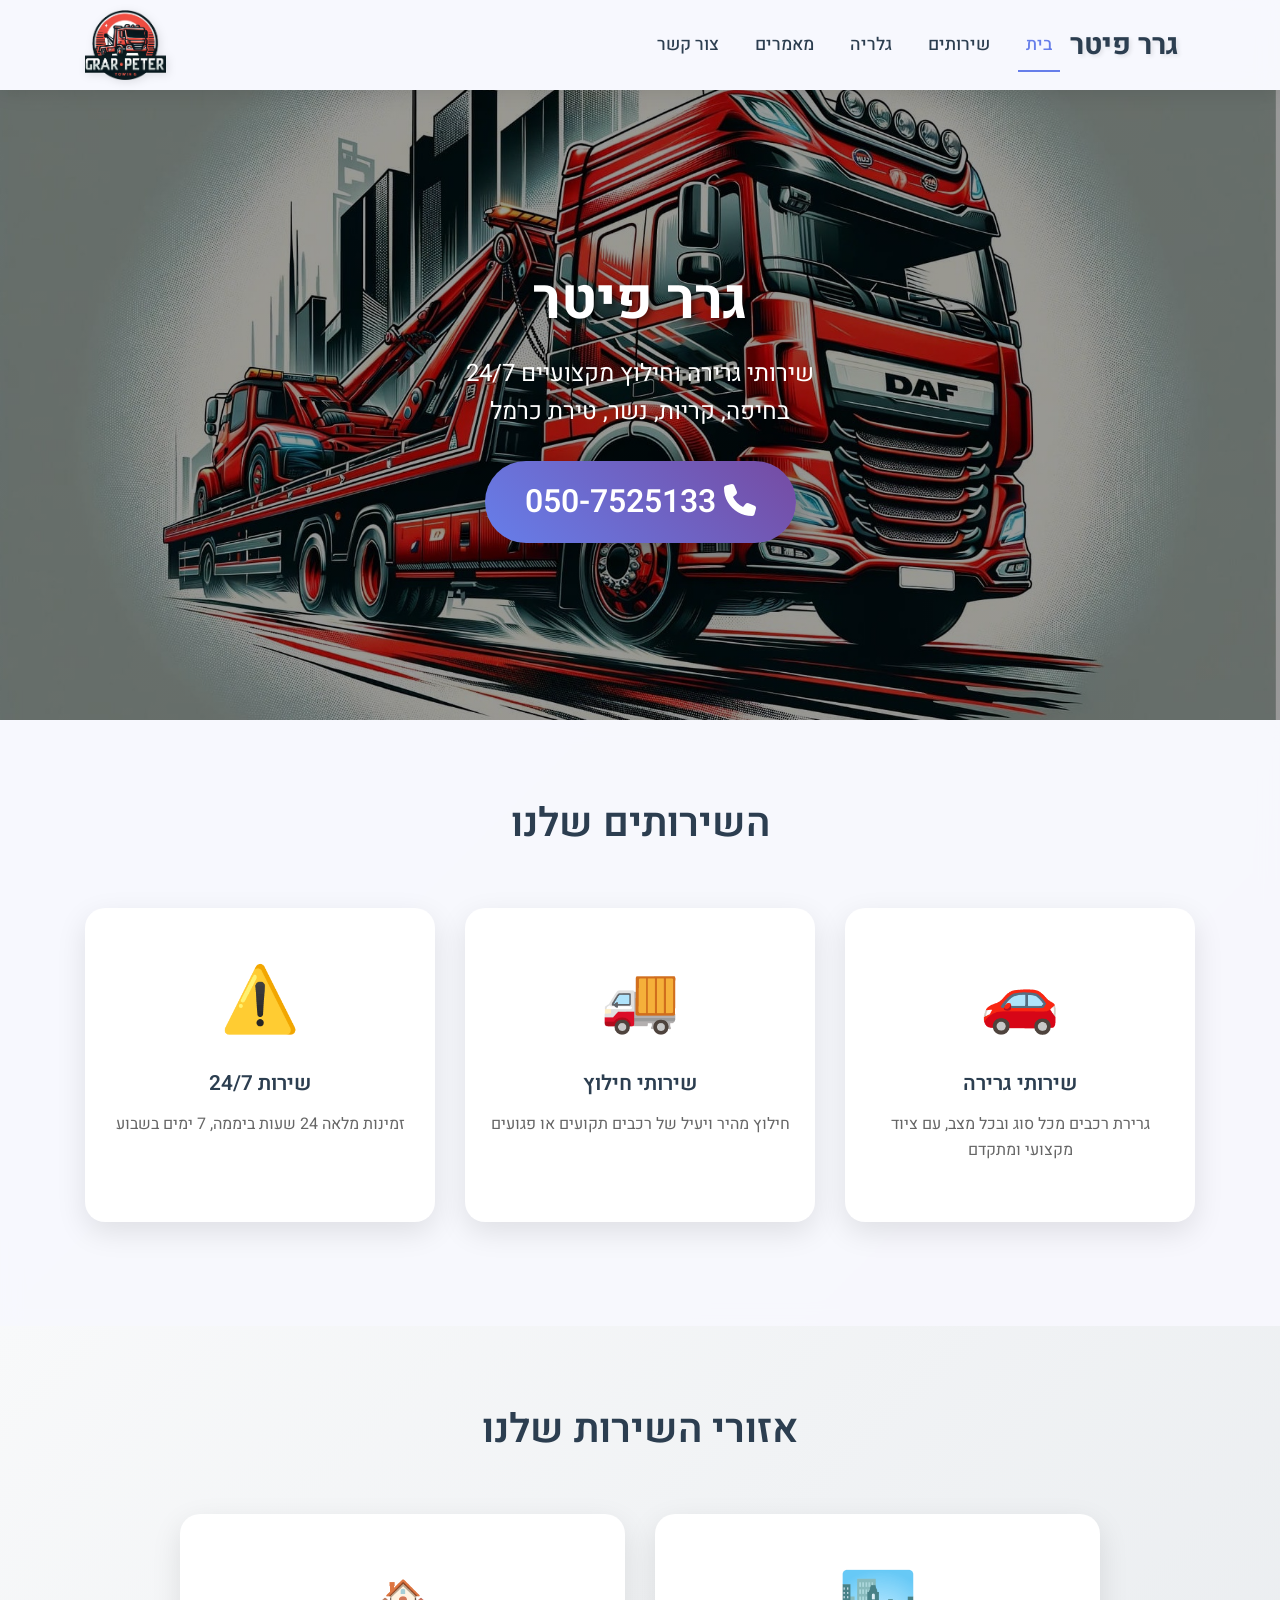
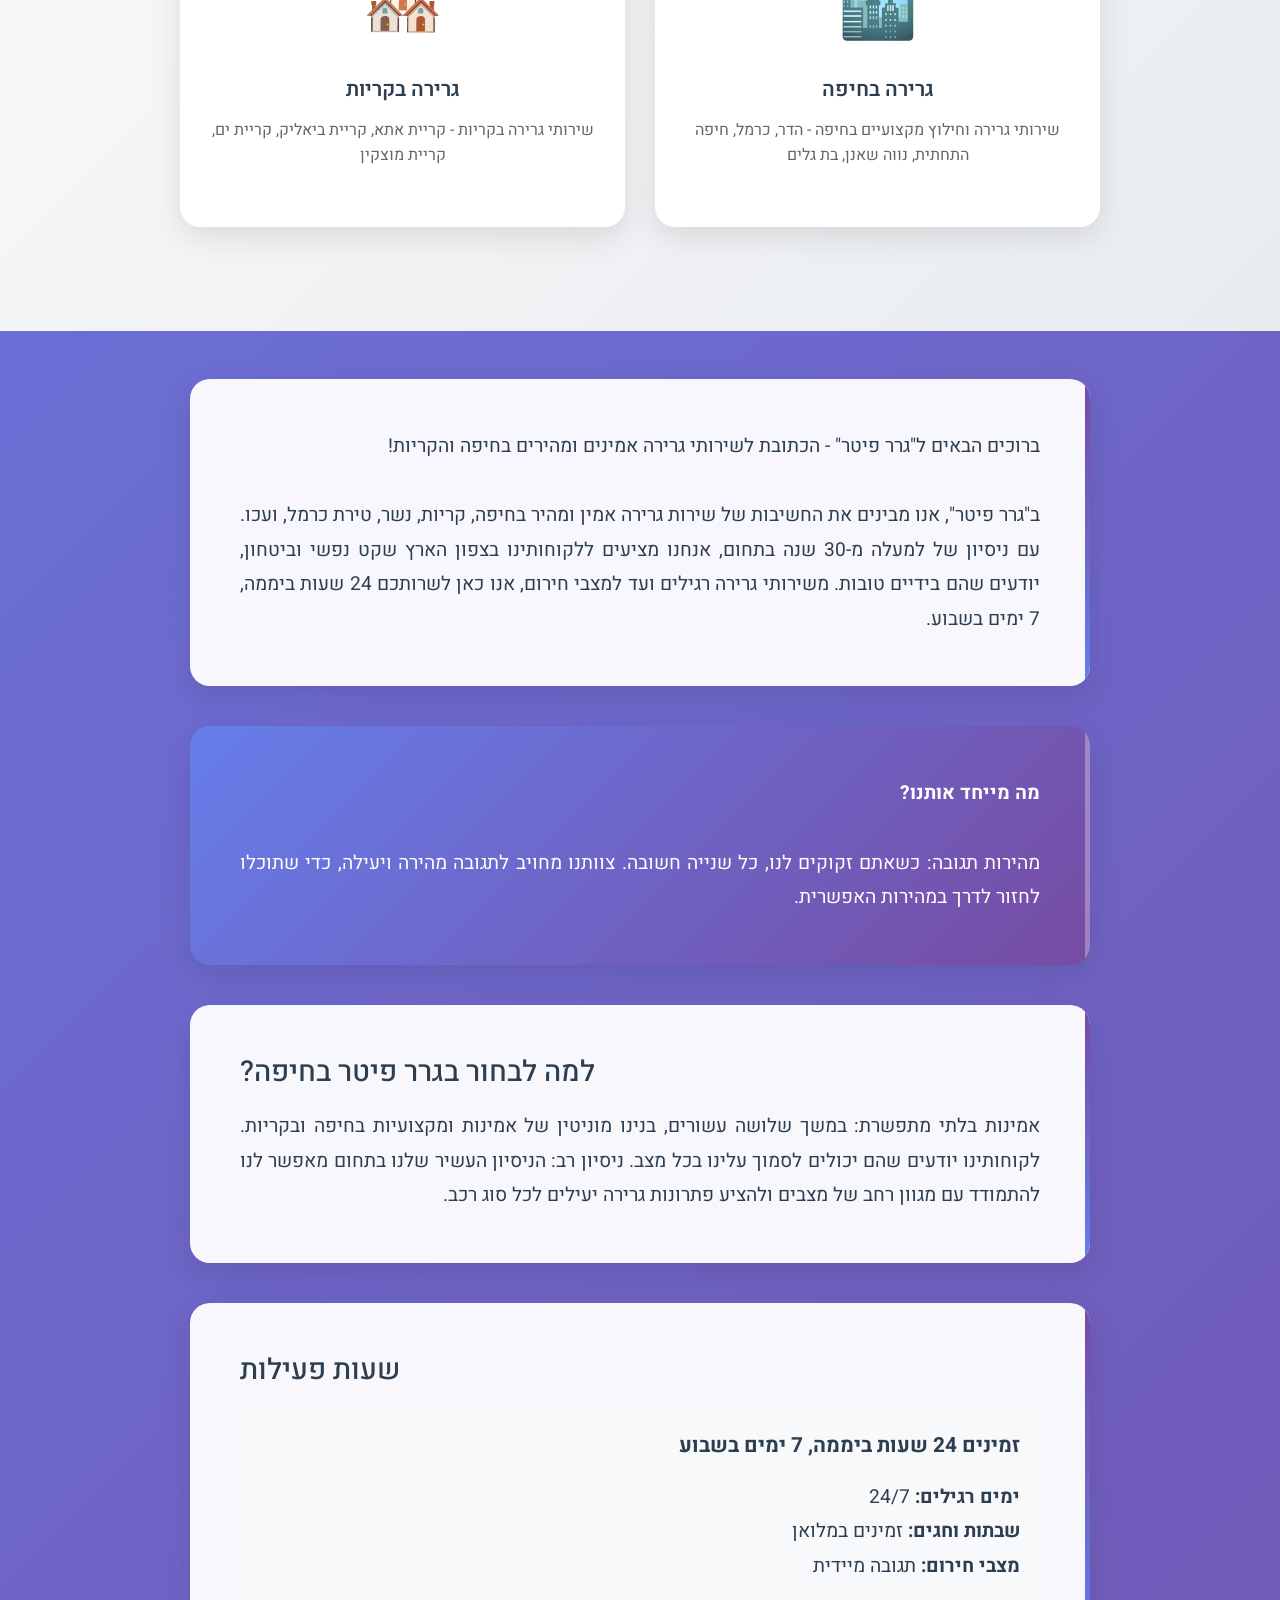
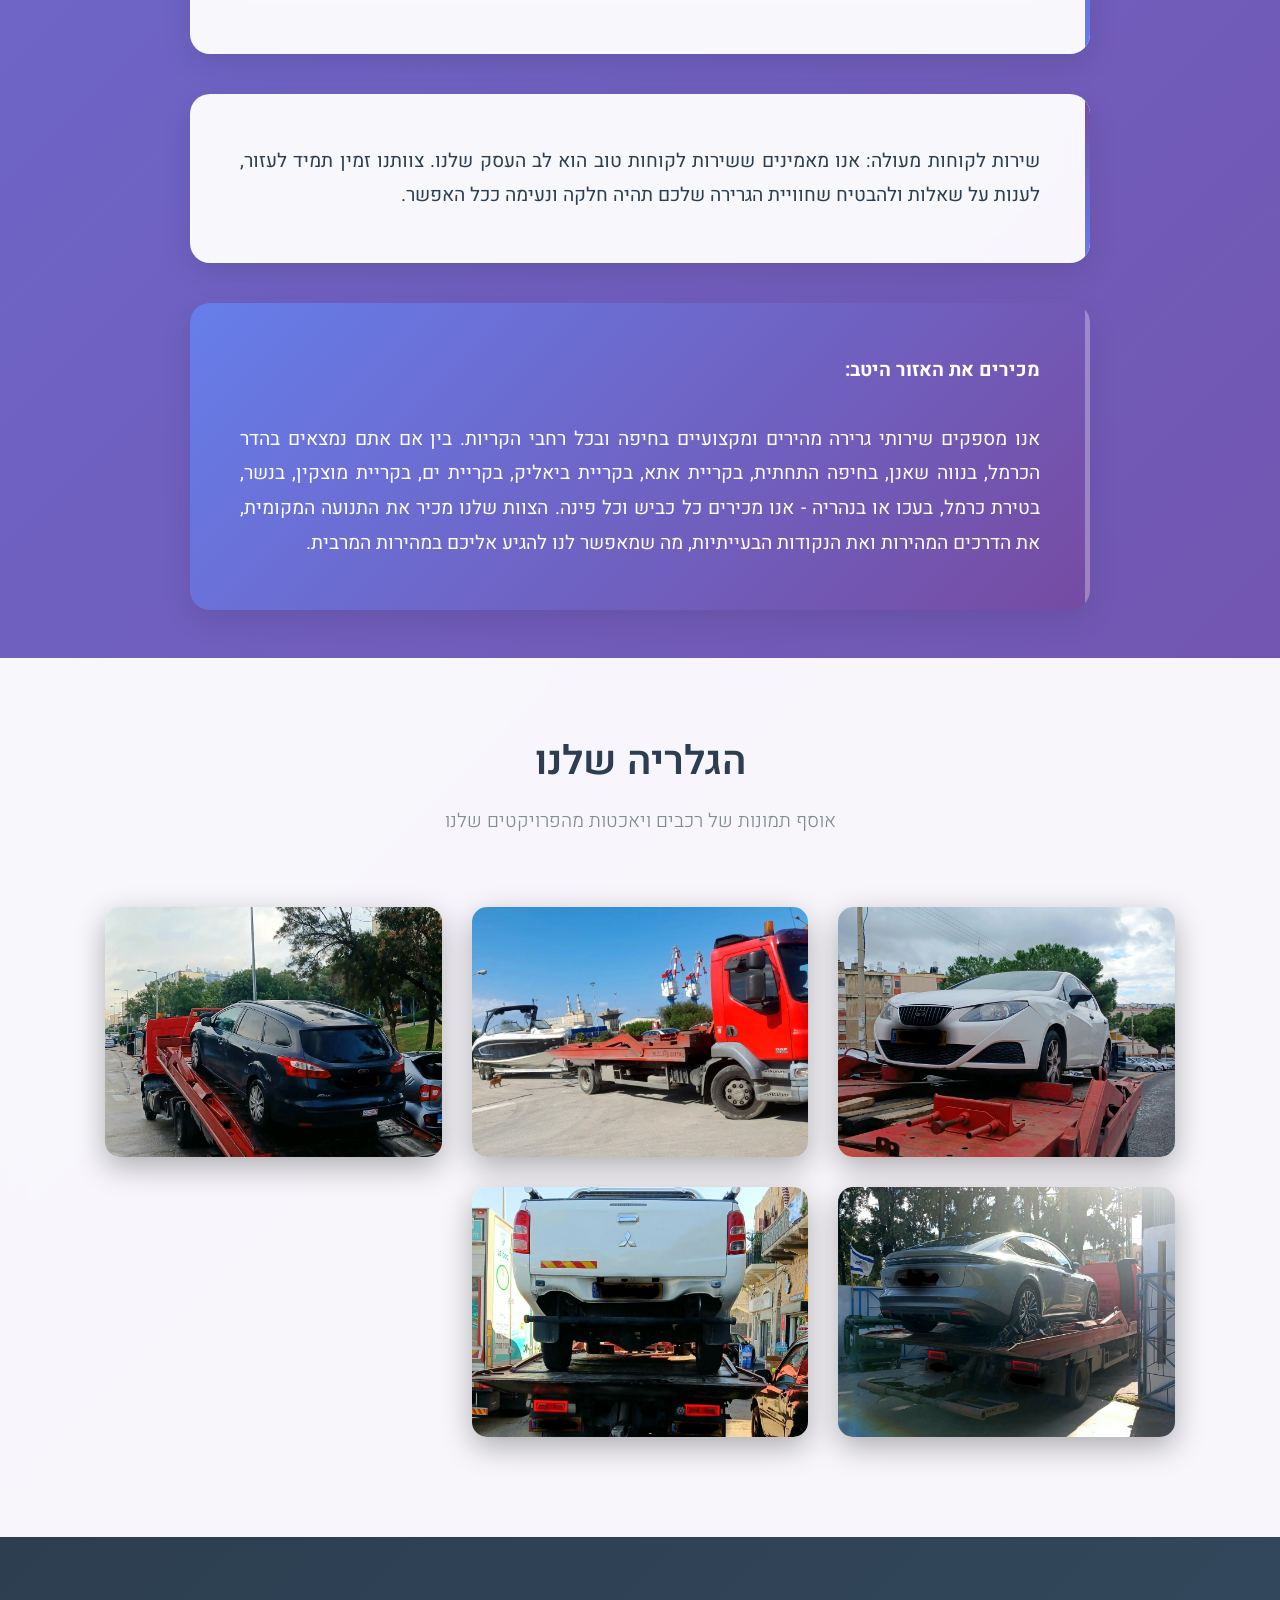
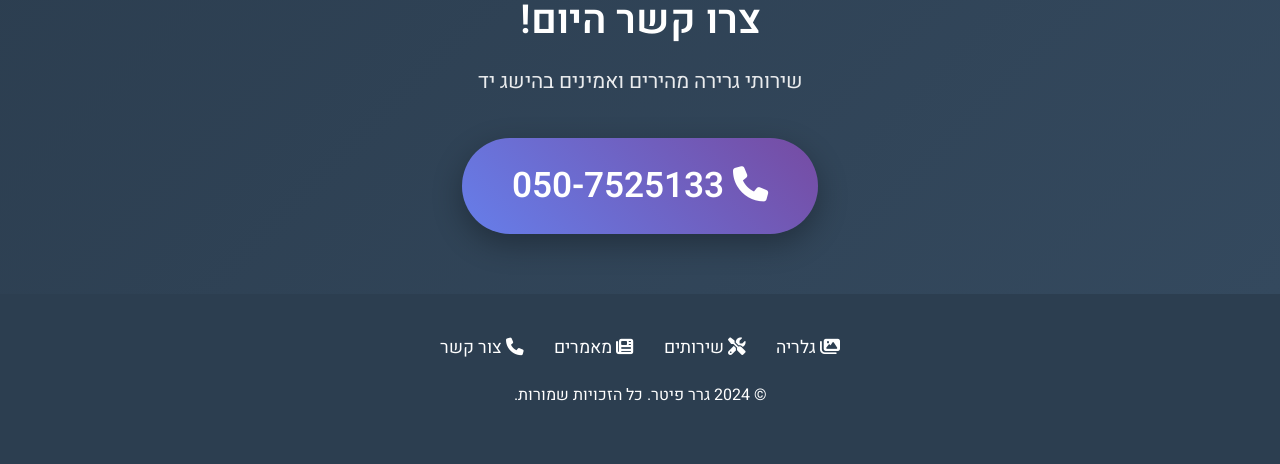
==== index.html @ 557e66bb "add website" ====
<!DOCTYPE html>
<html lang="he" dir="rtl">
<head>
    <meta charset="UTF-8">
    <meta name="viewport" content="width=device-width, initial-scale=1.0">
    <meta name="google-site-verification" content="2VWf2H4eE2wIq6AK-6FFmOwPiqMEhGMvdeBjE1h_okM" />
    <meta name="msvalidate.01" content="72FC5FE023D698C42A776F361F7BFDEF" />
    
    <!-- SEO Meta Tags -->
    <title>גרר פיטר - שירותי גרירה וחילוץ בחיפה והקריות | 24/7</title>
    <meta name="description" content="גרר פיטר - שירותי גרירה וחילוץ מקצועיים בחיפה והקריות. למעלה מ-30 שנות ניסיון, שירות מהיר ואמין 24/7 בחיפה, קריות, נשר, טירת כרמל ועכו. צרו קשר: 050-7525133">
    <meta name="keywords" content="גרירה בחיפה, גרר בחיפה, חילוץ בחיפה, גרירה בקריות, גרר בקריות, גרירה בקריית אתא, גרירה בקריית ביאליק, גרירה בקריית ים, גרירה בקריית מוצקין, גרירה בנשר, גרירה בטירת כרמל, גרירה בעכו, שירותי גרירה בצפון, גרר פיטר, רכב, תאונות, עזרה בדרכים, גרירה 24/7"
    <meta name="author" content="גרר פיטר">
    <meta name="robots" content="index, follow">
    
    <!-- Open Graph Meta Tags -->
    <meta property="og:title" content="גרר פיטר - שירותי גרירה וחילוץ בחיפה והקריות | 24/7">
    <meta property="og:description" content="שירותי גרירה מקצועיים בחיפה והקריות. למעלה מ-30 שנות ניסיון בחיפה, קריות ועכו">
    <meta property="og:image" content="https://taratil.frb.io/Web/grar/cover1.jpg">
    <meta property="og:url" content="https://taratil.frb.io/Web/grar/index.html">
    <meta property="og:type" content="website">
    <meta property="og:locale" content="he_IL">
    
    <!-- Canonical URL -->
    <link rel="canonical" href="https://taratil.frb.io/Web/grar/index.html">
    
    <!-- Additional Meta Tags for Better SEO -->
    <meta name="geo.region" content="IL-HA">
    <meta name="geo.placename" content="חיפה">
    <meta name="ICBM" content="32.7940,34.9896">
    <meta name="DC.title" content="גרר פיטר - שירותי גרירה בחיפה והקריות">
    
    <!-- Hreflang for Hebrew -->
    <link rel="alternate" hreflang="he" href="https://taratil.frb.io/Web/grar/index.html">
    
    <!-- Favicon -->
    <link rel="icon" type="image/png" sizes="16x16" href="https://taratil.frb.io/Web/grar/logo_no_bg.png">
    <link rel="icon" type="image/png" sizes="32x32" href="https://taratil.frb.io/Web/grar/logo_no_bg.png">
    <link rel="icon" type="image/png" sizes="192x192" href="https://taratil.frb.io/Web/grar/logo_no_bg.png">
    <link rel="apple-touch-icon" sizes="180x180" href="https://taratil.frb.io/Web/grar/logo_no_bg.png">
    <link rel="shortcut icon" href="https://taratil.frb.io/Web/grar/logo_no_bg.png">
    
    <!-- Google Search Console Favicon -->
    <meta name="msapplication-TileImage" content="https://taratil.frb.io/Web/grar/logo_no_bg.png">
    <meta name="msapplication-TileColor" content="#667eea">
    
    <!-- Preload critical resources -->
    <link rel="preload" href="https://fonts.googleapis.com/css2?family=Heebo:wght@300;400;500;700&display=swap" as="style" onload="this.onload=null;this.rel='stylesheet'">
    <noscript><link rel="stylesheet" href="https://fonts.googleapis.com/css2?family=Heebo:wght@300;400;500;700&display=swap"></noscript>
    
    <!-- Preload hero image -->
    <link rel="preload" href="cover1.jpg" as="image">
    
    <!-- Preload logo -->
    <link rel="preload" href="logo_no_bg.png" as="image">
    
    <!-- Font Awesome with defer loading -->
    <link rel="preload" href="https://cdnjs.cloudflare.com/ajax/libs/font-awesome/6.4.0/css/all.min.css" as="style" onload="this.onload=null;this.rel='stylesheet'">
    <noscript><link rel="stylesheet" href="https://cdnjs.cloudflare.com/ajax/libs/font-awesome/6.4.0/css/all.min.css"></noscript>
    
    <!-- Bootstrap CSS -->
    <link href="https://stackpath.bootstrapcdn.com/bootstrap/4.3.1/css/bootstrap.min.css" rel="stylesheet">
    
    <!-- DNS prefetch for external resources -->
    <link rel="dns-prefetch" href="//fonts.googleapis.com">
    <link rel="dns-prefetch" href="//cdnjs.cloudflare.com">
    <link rel="dns-prefetch" href="//stackpath.bootstrapcdn.com">
    <link rel="dns-prefetch" href="//code.jquery.com">
    <link rel="dns-prefetch" href="//www.googletagmanager.com">
    
    <!-- Structured Data -->
    <script type="application/ld+json">
    {
        "@context": "https://schema.org",
        "@type": "LocalBusiness",
        "name": "גרר פיטר",
        "description": "שירותי גרירה וחילוץ מקצועיים 24/7 בחיפה והקריות",
        "telephone": "+972-50-7525133",
        "url": "https://taratil.frb.io/Web/grar/index.html",
        "priceRange": "$$",
        "serviceArea": [
            {
                "@type": "City",
                "name": "חיפה",
                "addressCountry": "IL"
            },
            {
                "@type": "City", 
                "name": "קריית אתא",
                "addressCountry": "IL"
            },
            {
                "@type": "City",
                "name": "קריית ביאליק", 
                "addressCountry": "IL"
            },
            {
                "@type": "City",
                "name": "קריית ים",
                "addressCountry": "IL"
            },
            {
                "@type": "City",
                "name": "קריית מוצקין",
                "addressCountry": "IL"
            },
            {
                "@type": "City",
                "name": "עכו",
                "addressCountry": "IL"
            },
            {
                "@type": "City",
                "name": "נהריה",
                "addressCountry": "IL"
            },
            {
                "@type": "City",
                "name": "נשר",
                "addressCountry": "IL"
            },
            {
                "@type": "City",
                "name": "טירת כרמל",
                "addressCountry": "IL"
            }
        ],
        "areaServed": [
            {
                "@type": "City",
                "name": "חיפה"
            },
            {
                "@type": "City",
                "name": "קריית אתא"
            },
            {
                "@type": "City", 
                "name": "קריית ביאליק"
            },
            {
                "@type": "City",
                "name": "קריית ים"
            },
            {
                "@type": "City",
                "name": "קריית מוצקין"
            },
            {
                "@type": "City",
                "name": "עכו"
            },
            {
                "@type": "City",
                "name": "נהריה"
            },
            {
                "@type": "City",
                "name": "נשר"
            },
            {
                "@type": "City",
                "name": "טירת כרמל"
            }
        ],
        "hasOfferCatalog": {
            "@type": "OfferCatalog",
            "name": "שירותי גרירה",
            "itemListElement": [
                {
                    "@type": "Offer",
                    "itemOffered": {
                        "@type": "Service",
                        "name": "שירותי גרירה בחיפה",
                        "description": "גרירת רכבים 24/7 בחיפה והסביבה"
                    }
                },
                {
                    "@type": "Offer",
                    "itemOffered": {
                        "@type": "Service",
                        "name": "שירותי גרירה בקריות",
                        "description": "גרירת רכבים 24/7 בקריות - קריית אתא, קריית ביאליק, קריית ים, קריית מוצקין"
                    }
                },
                {
                    "@type": "Offer",
                    "itemOffered": {
                        "@type": "Service",
                        "name": "שירותי חילוץ בחיפה",
                        "description": "חילוץ רכבים במצבי חירום בחיפה"
                    }
                },
                {
                    "@type": "Offer",
                    "itemOffered": {
                        "@type": "Service",
                        "name": "שירותי גרירה בעכו",
                        "description": "גרירת רכבים 24/7 בעכו ונהריה"
                    }
                }
            ]
        }
    }
    </script>

    <style>
        * {
            margin: 0;
            padding: 0;
            box-sizing: border-box;
        }

        body {
            font-family: 'Heebo', Arial, sans-serif;
            background: linear-gradient(135deg, #667eea 0%, #764ba2 100%);
            min-height: 100vh;
            color: #333;
            line-height: 1.6;
        }

        /* Modern Navbar */
        .modern-navbar {
            background: rgba(255, 255, 255, 0.95) !important;
            backdrop-filter: blur(10px);
            box-shadow: 0 2px 20px rgba(0, 0, 0, 0.1);
            padding: 10px 0;
            position: sticky;
            top: 0;
            z-index: 1000;
        }

        .navbar-brand {
            font-size: 1.8rem;
            font-weight: 700;
            color: #2c3e50 !important;
            text-shadow: 2px 2px 4px rgba(0, 0, 0, 0.1);
        }

        .navbar-nav .nav-link {
            color: #2c3e50 !important;
            font-weight: 500;
            font-size: 1.1rem;
            margin: 0 10px;
            transition: all 0.3s ease;
            position: relative;
        }

        .navbar-nav .nav-link:hover {
            color: #667eea !important;
            transform: translateY(-2px);
        }

        .navbar-nav .nav-link.active {
            color: #667eea !important;
        }

        .navbar-nav .nav-link::after {
            content: '';
            position: absolute;
            width: 0;
            height: 2px;
            bottom: -5px;
            right: 50%;
            background: #667eea;
            transition: all 0.3s ease;
        }

        .navbar-nav .nav-link:hover::after,
        .navbar-nav .nav-link.active::after {
            width: 100%;
            right: 0;
        }

        .logo {
            height: 70px;
            width: auto;
            filter: drop-shadow(2px 2px 4px rgba(0, 0, 0, 0.1));
            transition: transform 0.3s ease;
        }

        .logo:hover {
            transform: scale(1.05);
        }

        /* Hero Section */
        .hero-section {
            background: linear-gradient(rgba(0, 0, 0, 0.4), rgba(0, 0, 0, 0.4)), url('cover1.jpg') no-repeat center center;
            background-size: cover;
            color: white;
            padding: 100px 0;
            text-align: center;
            min-height: 70vh;
            display: flex;
            align-items: center;
            position: relative;
        }

        .hero-content {
            position: relative;
            z-index: 2;
        }

        .hero-title {
            font-size: 3.5rem;
            font-weight: 700;
            margin-bottom: 20px;
            text-shadow: 3px 3px 6px rgba(0, 0, 0, 0.5);
            animation: fadeInUp 1s ease-out;
        }

        .hero-subtitle {
            font-size: 1.5rem;
            margin-bottom: 30px;
            opacity: 0.9;
            animation: fadeInUp 1s ease-out 0.2s both;
        }

        .hero-phone {
            background: linear-gradient(45deg, #667eea, #764ba2);
            border: none;
            padding: 15px 40px;
            font-size: 2rem;
            font-weight: 600;
            border-radius: 50px;
            box-shadow: 0 10px 30px rgba(0, 0, 0, 0.3);
            transition: all 0.3s ease;
            animation: fadeInUp 1s ease-out 0.4s both;
            text-decoration: none;
            color: white;
            display: inline-block;
        }

        .hero-phone:hover {
            transform: translateY(-5px);
            box-shadow: 0 15px 40px rgba(0, 0, 0, 0.4);
            color: white;
            text-decoration: none;
        }

        /* Services Section */
        .services-section {
            padding: 80px 0;
            background: rgba(255, 255, 255, 0.95);
            backdrop-filter: blur(10px);
        }

        .services-title {
            text-align: center;
            font-size: 2.5rem;
            font-weight: 600;
            color: #2c3e50;
            margin-bottom: 60px;
        }

        .service-card {
            background: white;
            border-radius: 20px;
            padding: 40px 20px;
            text-align: center;
            box-shadow: 0 10px 30px rgba(0, 0, 0, 0.1);
            transition: all 0.4s ease;
            height: 100%;
            border: 2px solid transparent;
        }

        .service-card:hover {
            transform: translateY(-10px);
            box-shadow: 0 20px 40px rgba(0, 0, 0, 0.15);
            border-color: #667eea;
        }

        .service-icon {
            font-size: 4rem;
            margin-bottom: 20px;
        }

        .service-title {
            font-size: 1.3rem;
            font-weight: 600;
            color: #2c3e50;
            margin-bottom: 15px;
        }

        .service-description {
            color: #666;
            font-size: 1rem;
        }

        /* Content Sections */
        .content-section {
            background: rgba(255, 255, 255, 0.95);
            backdrop-filter: blur(10px);
            padding: 50px;
            border-radius: 20px;
            box-shadow: 0 10px 30px rgba(0, 0, 0, 0.1);
            margin: 40px auto;
            max-width: 900px;
            position: relative;
            overflow: hidden;
        }

        .content-section::before {
            content: '';
            position: absolute;
            top: 0;
            right: 0;
            width: 5px;
            height: 100%;
            background: linear-gradient(45deg, #667eea, #764ba2);
        }

        .content-section p {
            color: #2c3e50;
            font-size: 1.2rem;
            line-height: 1.8;
            text-align: justify;
            margin-bottom: 0;
        }

        .content-section.highlight {
            background: linear-gradient(135deg, #667eea 0%, #764ba2 100%);
            color: white;
        }

        .content-section.highlight p {
            color: white;
        }

        .content-section.highlight::before {
            background: rgba(255, 255, 255, 0.3);
        }

        /* CTA Section */
        .cta-section {
            text-align: center;
            padding: 60px 0;
            background: linear-gradient(135deg, #2c3e50 0%, #34495e 100%);
            color: white;
        }

        .cta-title {
            font-size: 2.5rem;
            font-weight: 600;
            margin-bottom: 20px;
        }

        .cta-subtitle {
            font-size: 1.3rem;
            margin-bottom: 40px;
            opacity: 0.9;
        }

        .cta-phone {
            background: linear-gradient(45deg, #667eea, #764ba2);
            border: none;
            padding: 20px 50px;
            font-size: 2.2rem;
            font-weight: 600;
            border-radius: 50px;
            box-shadow: 0 10px 30px rgba(0, 0, 0, 0.3);
            transition: all 0.3s ease;
            text-decoration: none;
            color: white;
            display: inline-block;
        }

        .cta-phone:hover {
            transform: translateY(-5px);
            box-shadow: 0 15px 40px rgba(0, 0, 0, 0.4);
            color: white;
            text-decoration: none;
        }

        /* Footer */
        .modern-footer {
            background: #2c3e50;
            color: white;
            padding: 40px 0;
            text-align: center;
        }

        .footer-content {
            display: flex;
            justify-content: center;
            align-items: center;
            gap: 30px;
            flex-wrap: wrap;
            margin-bottom: 20px;
        }

        .footer-link {
            color: white;
            text-decoration: none;
            transition: color 0.3s;
            font-size: 1.1rem;
        }

        .footer-link:hover {
            color: #667eea;
            text-decoration: none;
        }

        /* Animations */
        @keyframes fadeInUp {
            from {
                opacity: 0;
                transform: translateY(30px);
            }
            to {
                opacity: 1;
                transform: translateY(0);
            }
        }

        .fade-in {
            animation: fadeInUp 0.8s ease-out;
        }

        /* Responsive Design */
        @media (max-width: 768px) {
            .hero-title {
                font-size: 2.5rem;
            }
            
            .hero-subtitle {
                font-size: 1.2rem;
            }
            
            .hero-phone {
                font-size: 1.5rem;
                padding: 12px 30px;
            }
            
            .content-section {
                padding: 30px 20px;
                margin: 20px;
            }
            
            .services-title {
                font-size: 2rem;
            }
            
            .cta-title {
                font-size: 2rem;
            }
            
            .cta-phone {
                font-size: 1.8rem;
                padding: 15px 35px;
            }
        }

        /* Scroll behavior */
        html {
            scroll-behavior: smooth;
        }

        /* Gallery Section Styles */
        .gallery-section {
            padding: 80px 0;
            background: rgba(255, 255, 255, 0.95);
            backdrop-filter: blur(10px);
        }

        .gallery-subtitle {
            text-align: center;
            font-size: 1.2rem;
            color: #7f8c8d;
            margin-bottom: 50px;
            font-weight: 300;
        }

        .gallery-section .section-title {
            text-align: center;
            font-size: 2.5rem;
            font-weight: 600;
            color: #2c3e50;
            margin-bottom: 20px;
        }

        /* Gallery Grid */
        .gallery-grid {
            display: grid;
            grid-template-columns: repeat(auto-fit, minmax(300px, 1fr));
            gap: 30px;
            padding: 20px;
        }

        .gallery-item {
            position: relative;
            overflow: hidden;
            border-radius: 15px;
            box-shadow: 0 10px 30px rgba(0, 0, 0, 0.3);
            transition: all 0.4s cubic-bezier(0.175, 0.885, 0.32, 1.275);
            background: white;
            cursor: pointer;
        }

        .gallery-item:hover {
            transform: translateY(-10px) scale(1.02);
            box-shadow: 0 20px 40px rgba(0, 0, 0, 0.4);
        }

        .gallery-item img {
            width: 100%;
            height: 250px;
            object-fit: cover;
            transition: transform 0.4s ease;
            display: block;
        }

        .gallery-item:hover img {
            transform: scale(1.1);
        }

        /* No overlay text - clean image focus */
        .gallery-item::after {
            content: '';
            position: absolute;
            top: 0;
            left: 0;
            right: 0;
            bottom: 0;
            background: linear-gradient(transparent 70%, rgba(0, 0, 0, 0.1));
            opacity: 0;
            transition: opacity 0.3s ease;
            pointer-events: none;
        }

        .gallery-item:hover::after {
            opacity: 1;
        }

        /* Loading Animation */
        .loading {
            text-align: center;
            padding: 50px;
            color: #2c3e50;
            font-size: 1.2rem;
        }

        .spinner {
            border: 4px solid rgba(44, 62, 80, 0.3);
            border-radius: 50%;
            border-top: 4px solid #2c3e50;
            width: 40px;
            height: 40px;
            animation: spin 1s linear infinite;
            margin: 0 auto 20px;
        }

        /* Lightbox for full image view */
        .lightbox {
            display: none;
            position: fixed;
            z-index: 2000;
            top: 0;
            left: 0;
            width: 100%;
            height: 100%;
            background: rgba(0, 0, 0, 0.9);
            justify-content: center;
            align-items: center;
        }

        .lightbox img {
            max-width: 90%;
            max-height: 90%;
            object-fit: contain;
            border-radius: 10px;
            box-shadow: 0 10px 50px rgba(0, 0, 0, 0.5);
        }

        .lightbox-close {
            position: absolute;
            top: 30px;
            right: 40px;
            color: white;
            font-size: 40px;
            cursor: pointer;
            transition: opacity 0.3s;
            z-index: 2001;
        }

        .lightbox-close:hover {
            opacity: 0.7;
        }

        /* Loading animation */
        .loading-overlay {
            position: fixed;
            top: 0;
            left: 0;
            width: 100%;
            height: 100%;
            background: linear-gradient(135deg, #667eea 0%, #764ba2 100%);
            display: flex;
            justify-content: center;
            align-items: center;
            z-index: 9999;
            opacity: 1;
            transition: opacity 0.5s ease;
        }

        .loading-spinner {
            width: 50px;
            height: 50px;
            border: 4px solid rgba(255, 255, 255, 0.3);
            border-radius: 50%;
            border-top: 4px solid white;
            animation: spin 1s linear infinite;
        }

        @keyframes spin {
            0% { transform: rotate(0deg); }
            100% { transform: rotate(360deg); }
        }
    </style>

    <!-- Google Analytics with Phone Call Tracking -->
    <script async src="https://www.googletagmanager.com/gtag/js?id=G-PBP3G0KNMS"></script>
    <script>
        window.dataLayer = window.dataLayer || [];
        function gtag(){dataLayer.push(arguments);}
        gtag('js', new Date());
        gtag('config', 'G-PBP3G0KNMS');

        // Simple phone call tracking - just send to Google
        function trackPhoneClick(source) {
            // Google Analytics event tracking
            gtag('event', 'phone_call', {
                'event_category': 'contact',
                'event_label': source
            });
            
            // Google Ads conversion tracking
            gtag('event', 'conversion', {
                'send_to': 'G-PBP3G0KNMS/phone_conversion'
            });
        }
    </script>
</head>
<body>
    <!-- Loading Screen -->
    <div class="loading-overlay" id="loadingScreen">
        <div class="loading-spinner"></div>
    </div>

    <!-- Navigation -->
    <nav class="navbar navbar-expand-lg navbar-light modern-navbar">
        <div class="container">
            <a class="navbar-brand" href="#" onclick="gtag('event', 'click', {'event_category': 'navigation', 'event_label': 'logo'});">גרר פיטר</a>
            
            <button class="navbar-toggler" type="button" data-toggle="collapse" data-target="#navbarNav" aria-controls="navbarNav" aria-expanded="false" aria-label="Toggle navigation">
                <span class="navbar-toggler-icon"></span>
            </button>
            
            <div class="collapse navbar-collapse" id="navbarNav">
                <ul class="navbar-nav ml-auto">
                    <li class="nav-item">
                        <a class="nav-link active" href="#home">בית</a>
                    </li>
                    <li class="nav-item">
                        <a class="nav-link" href="#services">שירותים</a>
                    </li>
                    <li class="nav-item">
                        <a class="nav-link" href="#gallery">גלריה</a>
                    </li>
                    <li class="nav-item">
                        <a class="nav-link" href="articles.html">מאמרים</a>
                    </li>
                    <li class="nav-item">
                        <a class="nav-link" href="#contact">צור קשר</a>
                    </li>
                </ul>
            </div>
            
            <img src="logo_no_bg.png" alt="גרר פיטר לוגו" class="logo">
        </div>
    </nav>

    <!-- Hero Section -->
    <section class="hero-section" id="home">
        <div class="container">
            <div class="hero-content">
                <h1 class="hero-title">גרר פיטר</h1>
                <p class="hero-subtitle">שירותי גרירה וחילוץ מקצועיים 24/7<br>בחיפה, קריות, נשר, טירת כרמל </p>
                <a href="tel:+972507525133" class="hero-phone" onclick="trackPhoneClick('hero_phone');">
                    <i class="fas fa-phone"></i> 050-7525133
                </a>
            </div>
        </div>
    </section>

    <!-- Services Section -->
    <section id="services" class="services-section">
        <div class="container">
            <h2 class="services-title fade-in">השירותים שלנו</h2>
            <div class="row">
                <div class="col-md-4 mb-4">
                    <div class="service-card fade-in">
                        <div class="service-icon">🚗</div>
                        <h3 class="service-title">שירותי גרירה</h3>
                        <p class="service-description">גרירת רכבים מכל סוג ובכל מצב, עם ציוד מקצועי ומתקדם</p>
                    </div>
                </div>
                <div class="col-md-4 mb-4">
                    <div class="service-card fade-in">
                        <div class="service-icon">🚚</div>
                        <h3 class="service-title">שירותי חילוץ</h3>
                        <p class="service-description">חילוץ מהיר ויעיל של רכבים תקועים או פגועים</p>
                    </div>
                </div>
                <div class="col-md-4 mb-4">
                    <div class="service-card fade-in">
                        <div class="service-icon">⚠️</div>
                        <h3 class="service-title">שירות 24/7</h3>
                        <p class="service-description">זמינות מלאה 24 שעות ביממה, 7 ימים בשבוע</p>
                    </div>
                </div>
            </div>
        </div>
    </section>

        <!-- Service Areas Section -->
    <section id="service-areas" class="services-section" style="background: linear-gradient(135deg, #f8f9fa 0%, #e9ecef 100%);">
        <div class="container">
            <h2 class="services-title fade-in">אזורי השירות שלנו</h2>
            <div class="row justify-content-center">
                <div class="col-lg-5 col-md-6 mb-4">
                    <div class="service-card fade-in">
                        <div class="service-icon">🏙️</div>
                        <h3 class="service-title">גרירה בחיפה</h3>
                        <p class="service-description">שירותי גרירה וחילוץ מקצועיים בחיפה - הדר, כרמל, חיפה התחתית, נווה שאנן, בת גלים</p>
                    </div>
                </div>
                <div class="col-lg-5 col-md-6 mb-4">
                    <div class="service-card fade-in">
                        <div class="service-icon">🏘️</div>
                        <h3 class="service-title">גרירה בקריות</h3>
                        <p class="service-description">שירותי גרירה בקריות - קריית אתא, קריית ביאליק, קריית ים, קריית מוצקין</p>
                    </div>
                </div>
            </div>
        </div>
    </section>

    <!-- Content Sections -->
    <section class="container my-5">
        <div class="content-section fade-in">
            <p>
                ברוכים הבאים ל"גרר פיטר" - הכתובת לשירותי גרירה אמינים ומהירים בחיפה והקריות!<br><br>
                ב"גרר פיטר", אנו מבינים את החשיבות של שירות גרירה אמין ומהיר בחיפה, קריות, נשר, טירת כרמל, ועכו. עם ניסיון של למעלה מ-30 שנה בתחום, אנחנו מציעים ללקוחותינו בצפון הארץ שקט נפשי וביטחון, יודעים שהם בידיים טובות. משירותי גרירה רגילים ועד למצבי חירום, אנו כאן לשרותכם 24 שעות ביממה, 7 ימים בשבוע.
            </p>
        </div>

        <div class="content-section highlight fade-in">
            <p>
                <strong>מה מייחד אותנו?</strong><br><br>
                מהירות תגובה: כשאתם זקוקים לנו, כל שנייה חשובה. צוותנו מחויב לתגובה מהירה ויעילה, כדי שתוכלו לחזור לדרך במהירות האפשרית.
            </p>
        </div>

        <div class="content-section fade-in">
            <h2 style="color: #2c3e50; font-size: 1.8rem; margin-bottom: 20px;">למה לבחור בגרר פיטר בחיפה?</h2>
            <p>
                אמינות בלתי מתפשרת: במשך שלושה עשורים, בנינו מוניטין של אמינות ומקצועיות בחיפה ובקריות. לקוחותינו יודעים שהם יכולים לסמוך עלינו בכל מצב.
                ניסיון רב: הניסיון העשיר שלנו בתחום מאפשר לנו להתמודד עם מגוון רחב של מצבים ולהציע פתרונות גרירה יעילים לכל סוג רכב.
            </p>
        </div>
        
        <div class="content-section fade-in">
            <h2 style="color: #2c3e50; font-size: 1.8rem; margin-bottom: 20px;">שעות פעילות</h2>
            <div style="background: #f8f9fa; padding: 20px; border-radius: 10px; text-align: center;">
                <p style="font-size: 1.3rem; margin-bottom: 10px;"><strong>זמינים 24 שעות ביממה, 7 ימים בשבוע</strong></p>
                <p style="margin-top: 15px;">
                    <strong>ימים רגילים:</strong> 24/7<br>
                    <strong>שבתות וחגים:</strong> זמינים במלואן<br>
                    <strong>מצבי חירום:</strong> תגובה מיידית
                </p>
            </div>
        </div>

        <div class="content-section fade-in">
            <p>
                שירות לקוחות מעולה: אנו מאמינים ששירות לקוחות טוב הוא לב העסק שלנו. צוותנו זמין תמיד לעזור, לענות על שאלות ולהבטיח שחוויית הגרירה שלכם תהיה חלקה ונעימה ככל האפשר.
            </p>
        </div>

        <div class="content-section highlight fade-in">
            <p>
                <strong>מכירים את האזור היטב:</strong><br><br>
                אנו מספקים שירותי גרירה מהירים ומקצועיים בחיפה ובכל רחבי הקריות. בין אם אתם נמצאים בהדר הכרמל, בנווה שאנן, בחיפה התחתית, בקריית אתא, בקריית ביאליק, בקריית ים, בקריית מוצקין, בנשר, בטירת כרמל, בעכו או בנהריה - אנו מכירים כל כביש וכל פינה. הצוות שלנו מכיר את התנועה המקומית, את הדרכים המהירות ואת הנקודות הבעייתיות, מה שמאפשר לנו להגיע אליכם במהירות המרבית.
            </p>
        </div>
    </section>

    <!-- Gallery Section -->
    <section id="gallery" class="gallery-section">
        <div class="container">
            <h2 class="section-title">הגלריה שלנו</h2>
            <p class="gallery-subtitle">אוסף תמונות של רכבים ויאכטות מהפרויקטים שלנו</p>
            
            <!-- Loading Animation -->
            <div id="loading" class="loading">
                <div class="spinner"></div>
                <p>טוען תמונות...</p>
            </div>
            
            <!-- Gallery Container -->
            <div id="imageGallery" class="gallery-grid fade-in" style="display: none;">
                <!-- Images will be loaded here by JavaScript -->
            </div>
        </div>
    </section>

    <!-- Lightbox for full image view -->
    <div id="lightbox" class="lightbox">
        <span class="lightbox-close">&times;</span>
        <img id="lightbox-img" src="" alt="">
    </div>

    <!-- CTA Section -->
    <section class="cta-section" id="contact">
        <div class="container">
            <h2 class="cta-title">צרו קשר היום!</h2>
            <p class="cta-subtitle">שירותי גרירה מהירים ואמינים בהישג יד</p>
            <a href="tel:+972507525133" class="cta-phone" onclick="trackPhoneClick('cta_phone');">
                <i class="fas fa-phone"></i> 050-7525133
            </a>
        </div>
    </section>

    <!-- Footer -->
    <footer class="modern-footer">
        <div class="container">
            <div class="footer-content">
                <a href="#gallery" class="footer-link">
                    <i class="fas fa-images"></i> גלריה
                </a>
                <a href="#services" class="footer-link">
                    <i class="fas fa-tools"></i> שירותים
                </a>
                <a href="articles.html" class="footer-link">
                    <i class="fas fa-newspaper"></i> מאמרים
                </a>
                <a href="tel:+972507525133" class="footer-link" onclick="trackPhoneClick('footer_phone');">
                    <i class="fas fa-phone"></i> צור קשר
                </a>
            </div>
            <p>&copy; 2024 גרר פיטר. כל הזכויות שמורות.</p>
        </div>
    </footer>

    <!-- Bootstrap JS, Popper.js, and jQuery -->
    <script src="https://code.jquery.com/jquery-3.3.1.slim.min.js"></script>
    <script src="https://cdnjs.cloudflare.com/ajax/libs/popper.js/1.14.7/umd/popper.min.js"></script>
    <script src="https://stackpath.bootstrapcdn.com/bootstrap/4.3.1/js/bootstrap.min.js"></script>
    <script src="https://cdn.jsdelivr.net/npm/sienna-accessibility@latest/dist/sienna-accessibility.umd.js"></script>

    <!-- Gallery JavaScript -->
    <script>
        // Array to hold the image data with enhanced information for SEO
        let imagesArray = [
            {
                src: 'images/seat.jpeg',
                alt: 'תמונה של רכב סיאט בגלריית גרר פיטר - שירותי גרירה מקצועיים'
            },
            {
                src: 'images/yacht.jpeg',
                alt: 'תמונה של יאכטה יוקרתית בגלריית גרר פיטר - שירותי גרירה ימית'
            },
            {
                src: 'images/ford.jpeg',
                alt: 'תמונה של רכב פורד בגלריית גרר פיטר - גרירת רכבים אמריקאיים'
            },
            {
                src: 'images/tesla.jpeg',
                alt: 'תמונה של רכב טסלה חשמלי בגלריית גרר פיטר - גרירת רכבים חשמליים'
            },
            {
                src: 'images/mitsu.jpeg',
                alt: 'תמונה של רכב מיצובישי בגלריית גרר פיטר - גרירת רכבים יפניים'
            }
        ];

        // Gallery functionality
        function initializeGallery() {
            const imageGallery = document.getElementById('imageGallery');
            const loading = document.getElementById('loading');
            const lightbox = document.getElementById('lightbox');
            const lightboxImg = document.getElementById('lightbox-img');
            const lightboxClose = document.querySelector('.lightbox-close');

            if (!imageGallery) return; // Exit if gallery not found

            // Function to create gallery items with optimized loading
            function createGalleryItem(imageData, index) {
                const galleryItem = document.createElement('div');
                galleryItem.className = 'gallery-item';
                galleryItem.style.animationDelay = `${index * 0.05}s`; // Reduced delay

                // Create optimized image with lazy loading
                galleryItem.innerHTML = `
                    <img src="${imageData.src}" 
                         alt="${imageData.alt}" 
                         loading="lazy"
                         decoding="async"
                         onclick="openLightbox('${imageData.src}', '${imageData.alt}');"
                         style="opacity: 0; transition: opacity 0.3s ease;"
                         onload="this.style.opacity = 1;">
                `;

                return galleryItem;
            }

            // Optimized gallery loading
            function loadGallery() {
                // Reduced loading simulation time
                setTimeout(() => {
                    imagesArray.forEach((imageData, index) => {
                        const galleryItem = createGalleryItem(imageData, index);
                        imageGallery.appendChild(galleryItem);
                    });

                    // Hide loading and show gallery
                    if (loading) loading.style.display = 'none';
                    imageGallery.style.display = 'grid';

                    // Simplified fade-in animation
                    const items = document.querySelectorAll('.gallery-item');
                    items.forEach((item, index) => {
                        setTimeout(() => {
                            item.style.opacity = '1';
                            item.style.transform = 'translateY(0)';
                        }, index * 50); // Faster animation timing
                    });

                }, 300); // Much faster loading simulation (was 1000ms)
            }

            // Preload gallery images for better performance
            function preloadGalleryImages() {
                imagesArray.forEach(imageData => {
                    const img = new Image();
                    img.src = imageData.src;
                });
            }

            // Lightbox functionality (unchanged but optimized)
            window.openLightbox = function(src, alt) {
                if (lightboxImg && lightbox) {
                    lightboxImg.src = src;
                    lightboxImg.alt = alt;
                    lightbox.style.display = 'flex';
                    document.body.style.overflow = 'hidden';
                }
            };

            function closeLightbox() {
                if (lightbox) {
                    lightbox.style.display = 'none';
                    document.body.style.overflow = 'auto';
                }
            }

            // Event listeners for lightbox
            if (lightboxClose) {
                lightboxClose.addEventListener('click', closeLightbox);
            }
            
            if (lightbox) {
                lightbox.addEventListener('click', function(e) {
                    if (e.target === lightbox) {
                        closeLightbox();
                    }
                });
            }

            // Keyboard navigation for lightbox
            document.addEventListener('keydown', function(e) {
                if (e.key === 'Escape' && lightbox && lightbox.style.display === 'flex') {
                    closeLightbox();
                }
            });

            // Initialize gallery with preloading
            preloadGalleryImages();
            loadGallery();
        }

        // Initialize gallery when DOM is ready
        document.addEventListener('DOMContentLoaded', initializeGallery);
    </script>

    <script>
        // Hide loading screen when page loads - optimized timing
        window.addEventListener('load', function() {
            const loadingScreen = document.getElementById('loadingScreen');
            loadingScreen.style.opacity = '0';
            setTimeout(() => {
                loadingScreen.style.display = 'none';
            }, 300); // Reduced from 500ms to 300ms
        });

        // Also hide loading on DOMContentLoaded for faster perceived loading
        document.addEventListener('DOMContentLoaded', function() {
            const loadingScreen = document.getElementById('loadingScreen');
            // Hide loading screen after critical content loads
            setTimeout(() => {
                loadingScreen.style.opacity = '0';
                setTimeout(() => {
                    loadingScreen.style.display = 'none';
                }, 300);
            }, 200); // Show loading for just 200ms for smooth experience
        });

        // Enhanced smooth scrolling for anchor links
        document.addEventListener('DOMContentLoaded', function() {
            // Handle all anchor links
            document.querySelectorAll('a[href^="#"]').forEach(anchor => {
                anchor.addEventListener('click', function (e) {
                    e.preventDefault();
                    const targetId = this.getAttribute('href').substring(1);
                    
                    // Special handling for home link
                    if (targetId === 'home' || targetId === '') {
                        window.scrollTo({
                            top: 0,
                            behavior: 'smooth'
                        });
                        return;
                    }
                    
                    // Handle other anchor links
                    const target = document.getElementById(targetId);
                    if (target) {
                        const navbarHeight = document.querySelector('.modern-navbar').offsetHeight;
                        const targetPosition = target.offsetTop - navbarHeight - 20;
                        
                        window.scrollTo({
                            top: targetPosition,
                            behavior: 'smooth'
                        });
                    }
                });
            });

            // Update active navigation based on scroll position
            window.addEventListener('scroll', function() {
                const sections = document.querySelectorAll('section[id]');
                const navLinks = document.querySelectorAll('.navbar-nav .nav-link');
                
                let current = 'home';
                const scrollPos = window.scrollY + 100;

                sections.forEach(section => {
                    const sectionTop = section.offsetTop;
                    const sectionHeight = section.offsetHeight;
                    
                    if (scrollPos >= sectionTop && scrollPos < sectionTop + sectionHeight) {
                        current = section.getAttribute('id');
                    }
                });

                // Update active class
                navLinks.forEach(link => {
                    link.classList.remove('active');
                    const href = link.getAttribute('href');
                    if (href === '#' + current || (current === 'home' && href === '#home')) {
                        link.classList.add('active');
                    }
                });
            });
        });

        // Add scroll effect to fade-in elements
        const observerOptions = {
            threshold: 0.1,
            rootMargin: '0px 0px -50px 0px'
        };

        const observer = new IntersectionObserver((entries) => {
            entries.forEach(entry => {
                if (entry.isIntersecting) {
                    entry.target.style.opacity = '1';
                    entry.target.style.transform = 'translateY(0)';
                }
            });
        }, observerOptions);

        document.querySelectorAll('.fade-in').forEach(el => {
            el.style.opacity = '0';
            el.style.transform = 'translateY(30px)';
            el.style.transition = 'all 0.6s ease';
            observer.observe(el);
        });

        // Phone call tracking
        document.querySelectorAll('a[href^="tel:"]').forEach(link => {
            link.addEventListener('click', function() {
                gtag('event', 'conversion', {
                    'send_to': 'G-PBP3G0KNMS/phone_call'
                });
            });
        });
    </script>
</body>
</html>
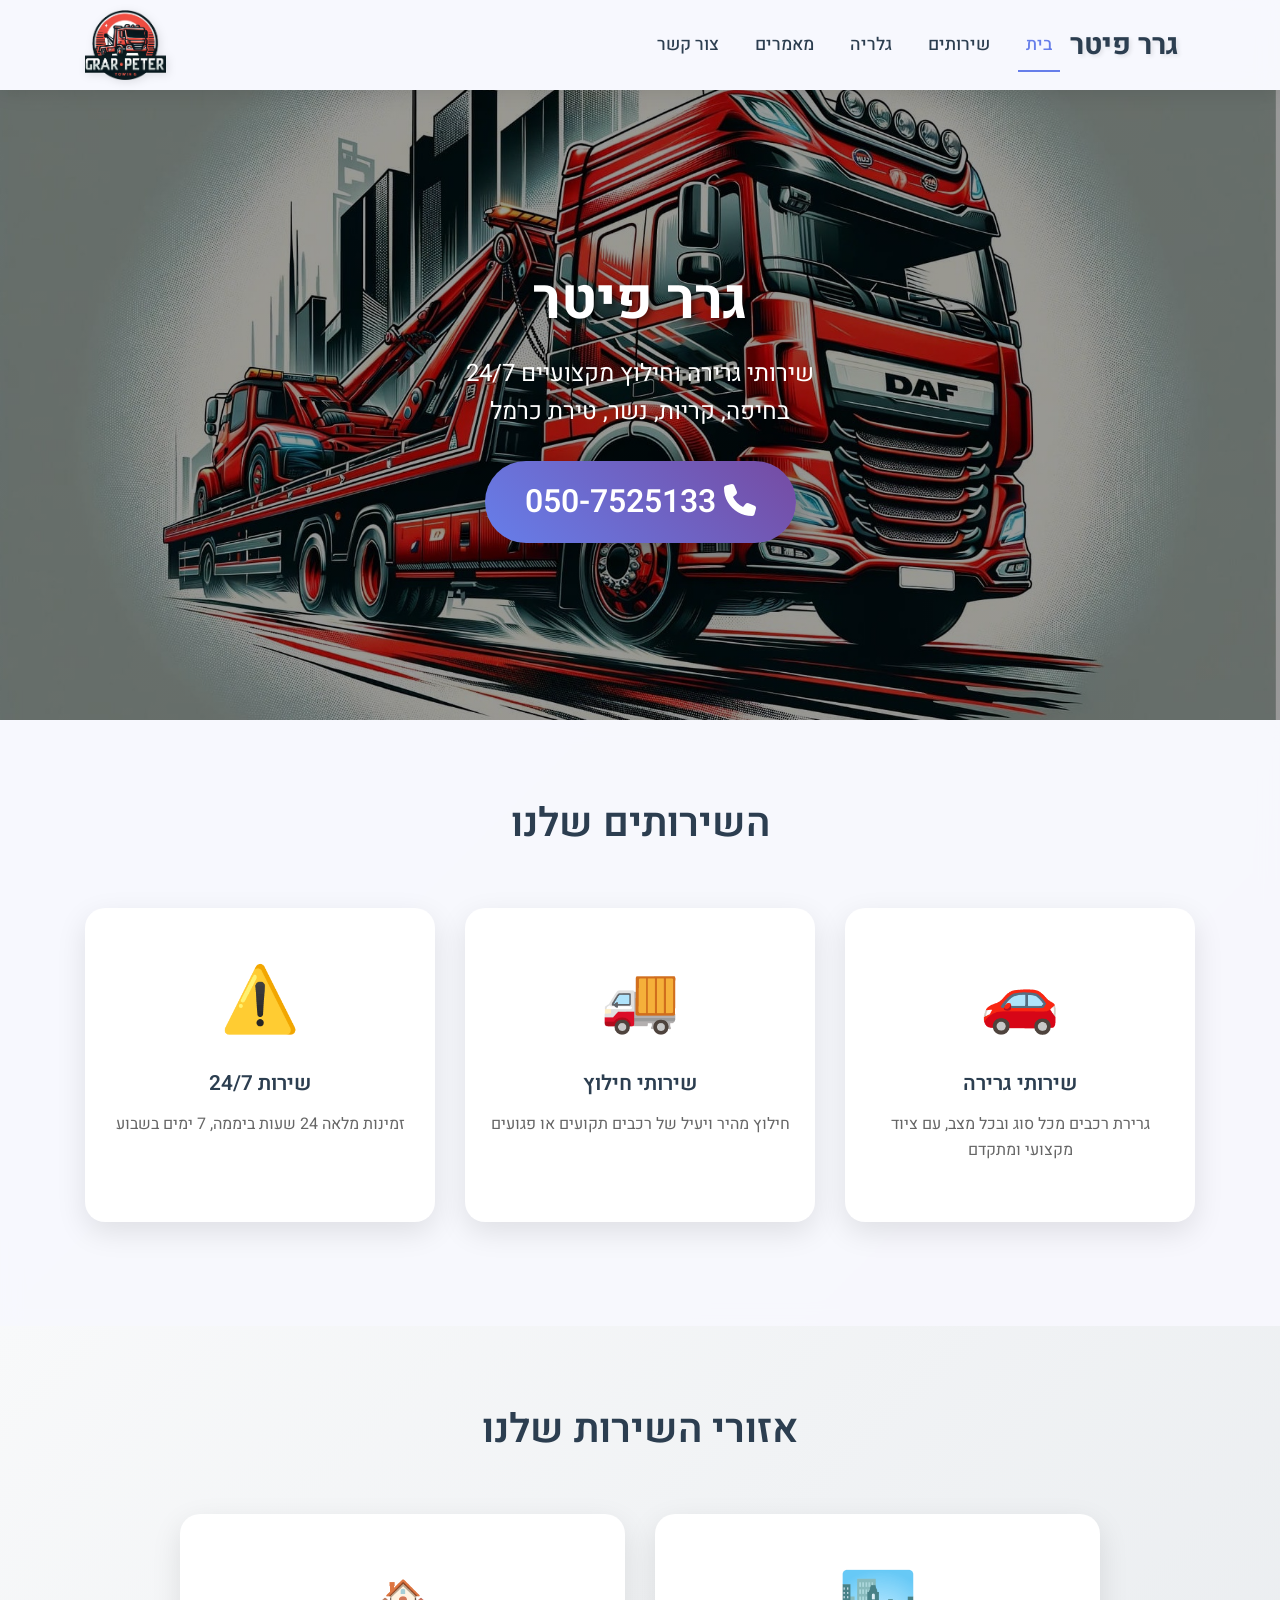
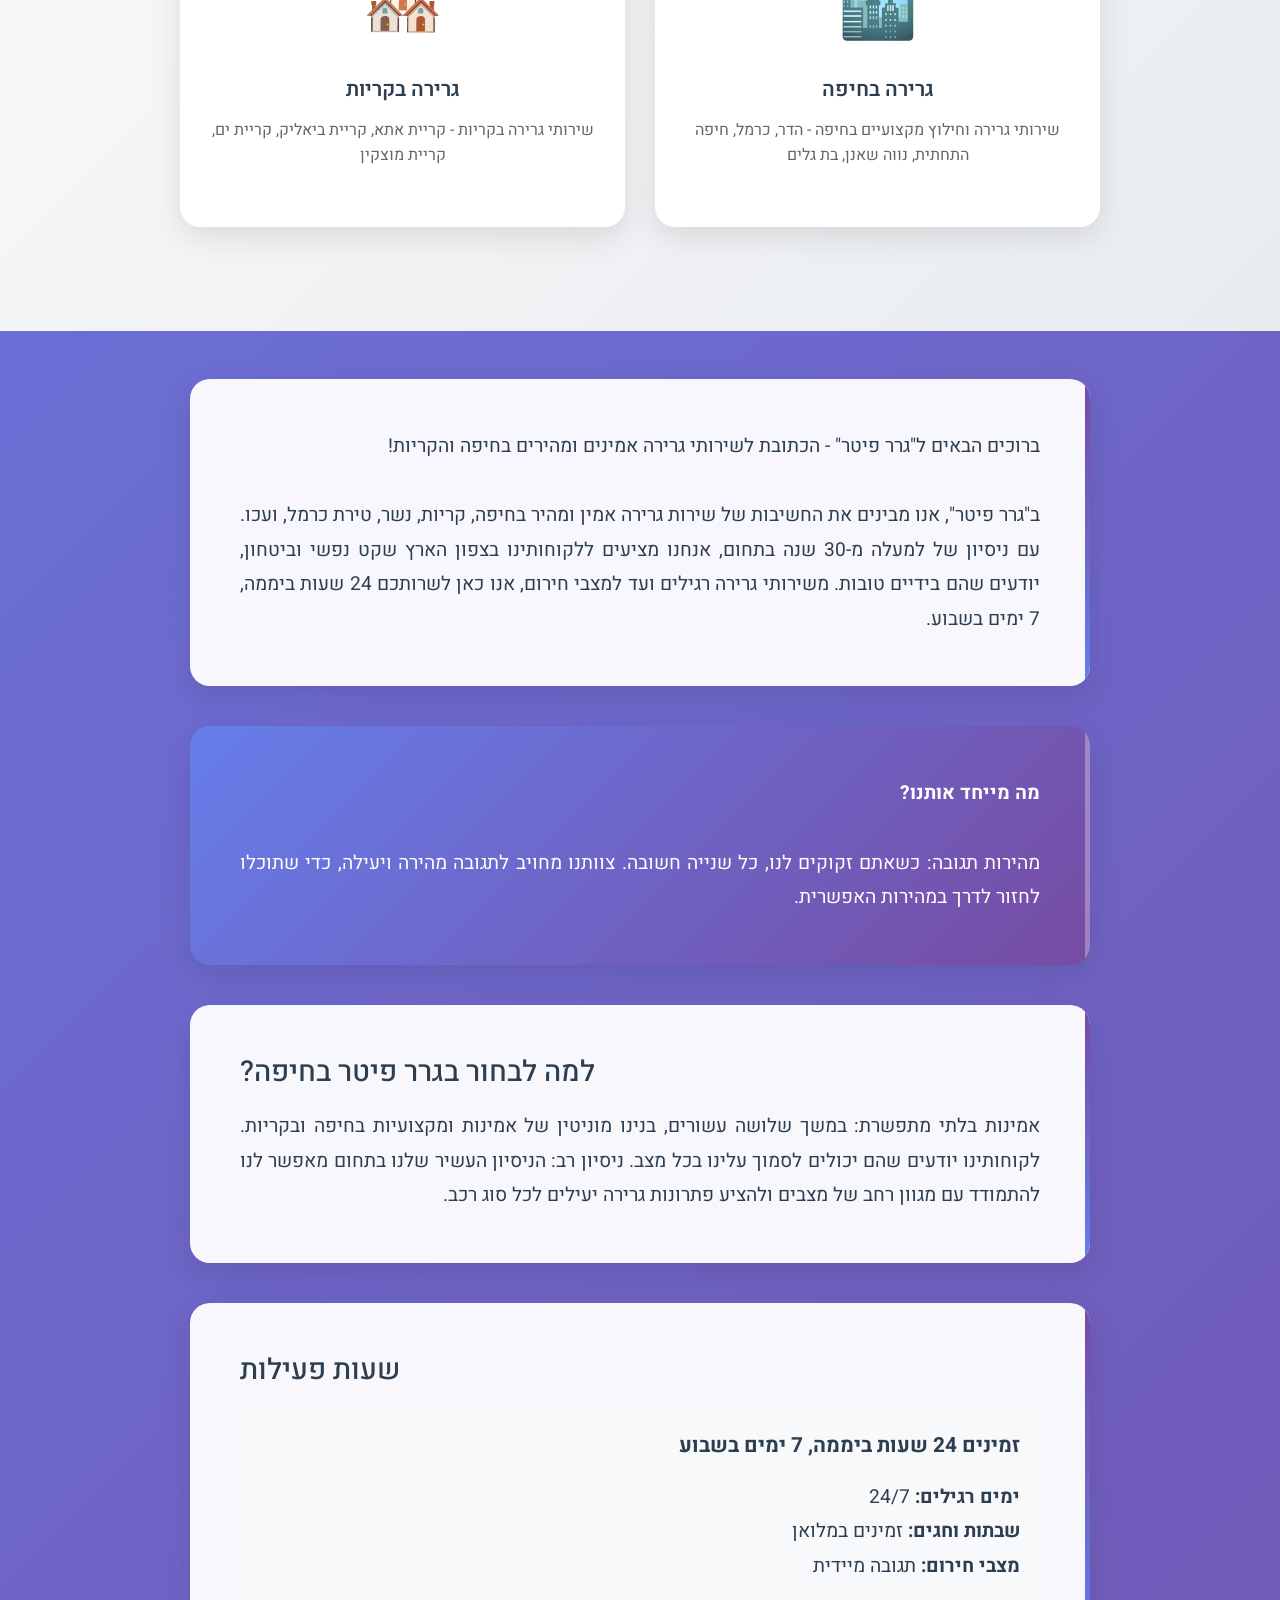
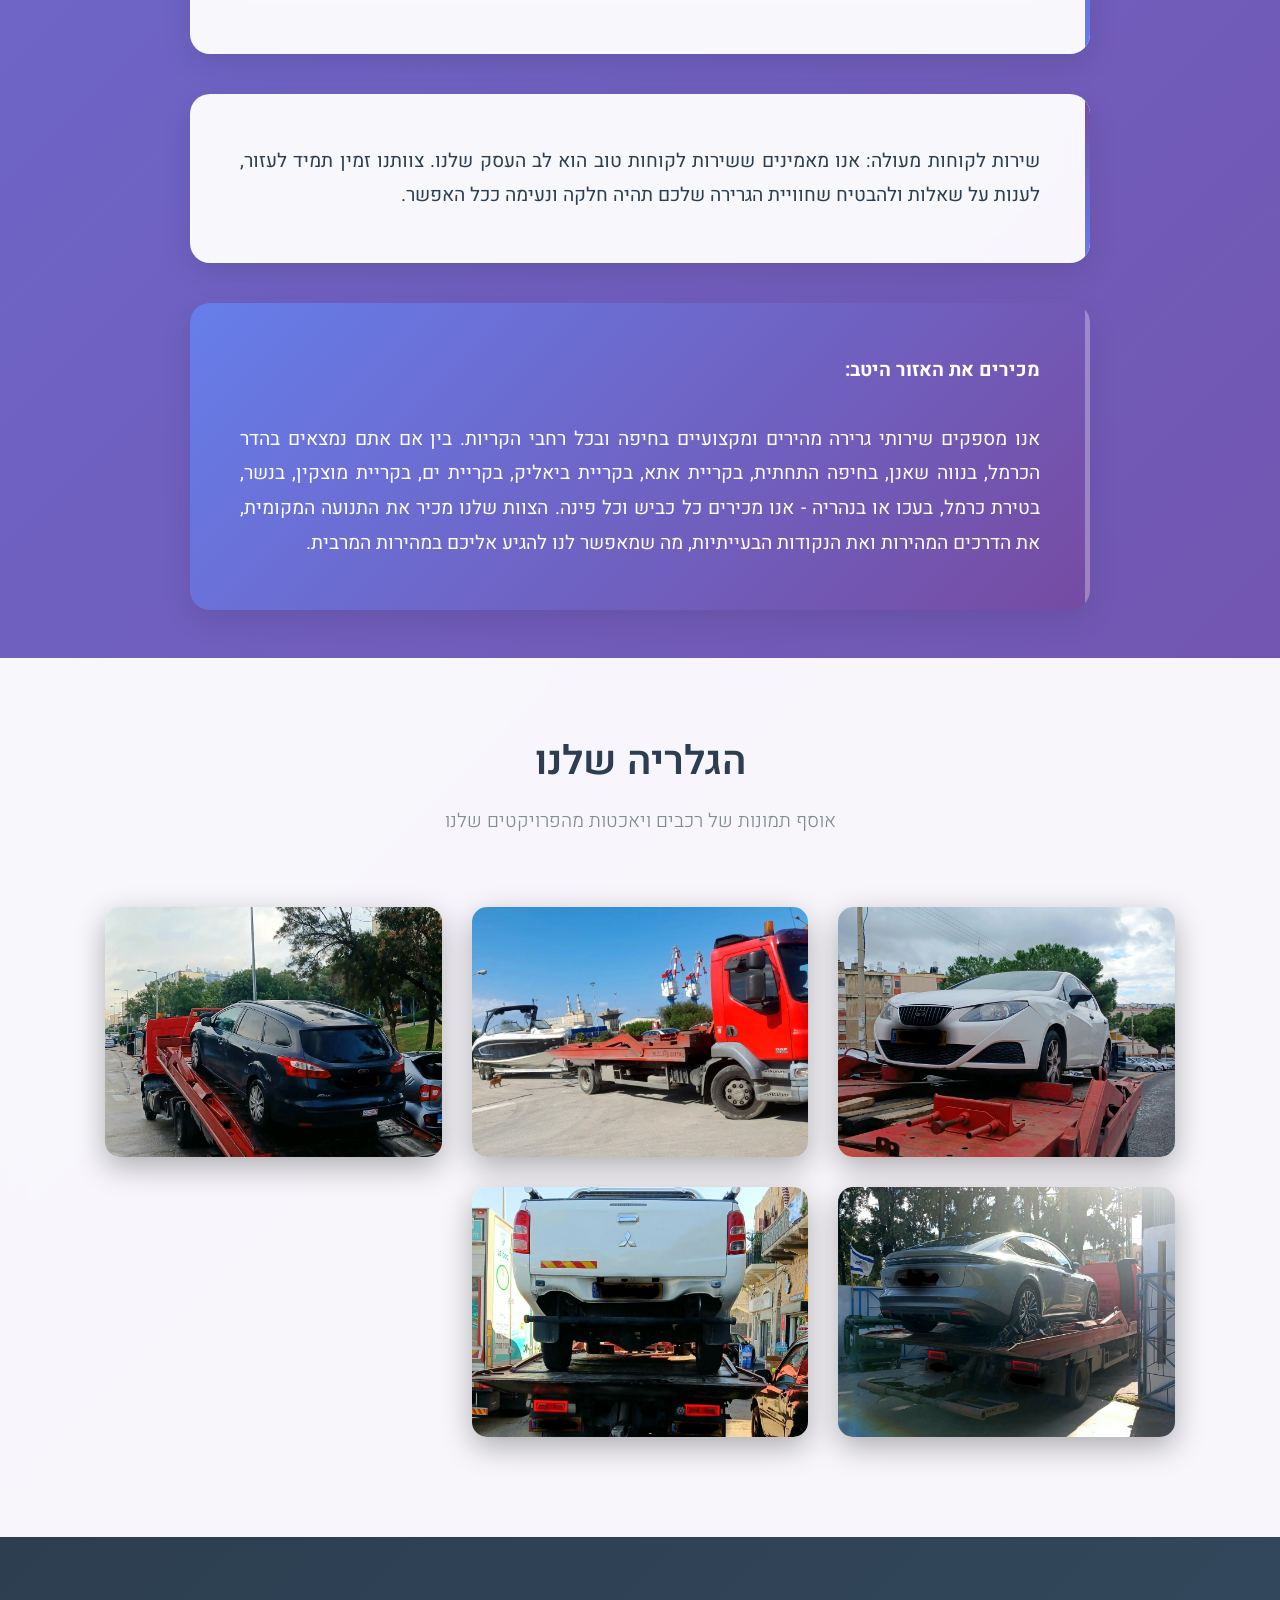
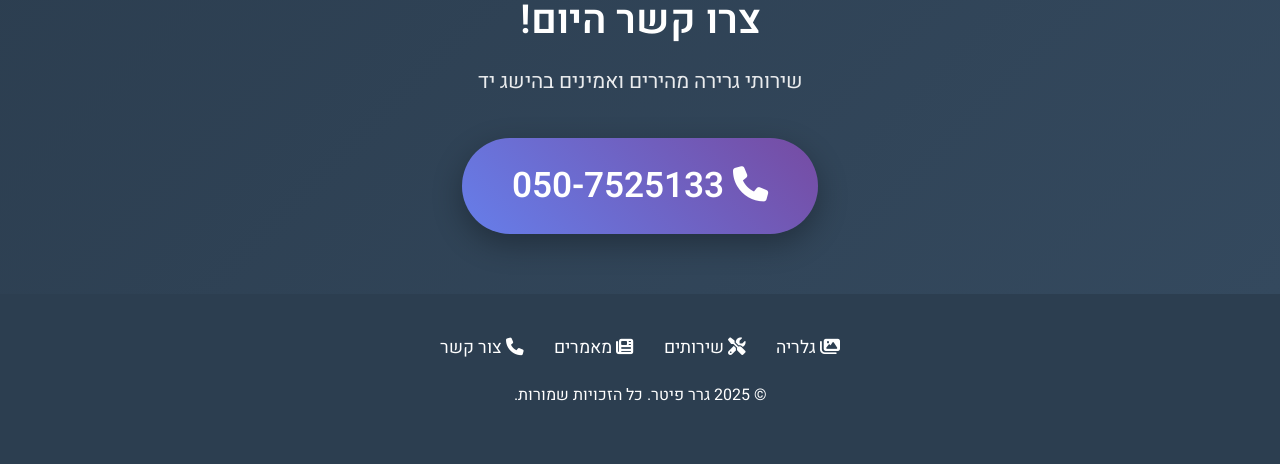
==== commit 09988931: "update" ====
--- a/index.html
+++ b/index.html
@@ -16,13 +16,13 @@
     <!-- Open Graph Meta Tags -->
     <meta property="og:title" content="גרר פיטר - שירותי גרירה וחילוץ בחיפה והקריות | 24/7">
     <meta property="og:description" content="שירותי גרירה מקצועיים בחיפה והקריות. למעלה מ-30 שנות ניסיון בחיפה, קריות ועכו">
-    <meta property="og:image" content="https://taratil.frb.io/Web/grar/cover1.jpg">
-    <meta property="og:url" content="https://taratil.frb.io/Web/grar/index.html">
+    <meta property="og:image" content="https://grarpeter.co.il/cover1.jpg">
+    <meta property="og:url" content="https://grarpeter.co.il/">
     <meta property="og:type" content="website">
     <meta property="og:locale" content="he_IL">
     
     <!-- Canonical URL -->
-    <link rel="canonical" href="https://taratil.frb.io/Web/grar/index.html">
+    <link rel="canonical" href="https://grarpeter.co.il/">
     
     <!-- Additional Meta Tags for Better SEO -->
     <meta name="geo.region" content="IL-HA">
@@ -31,17 +31,18 @@
     <meta name="DC.title" content="גרר פיטר - שירותי גרירה בחיפה והקריות">
     
     <!-- Hreflang for Hebrew -->
-    <link rel="alternate" hreflang="he" href="https://taratil.frb.io/Web/grar/index.html">
-    
-    <!-- Favicon -->
-    <link rel="icon" type="image/png" sizes="16x16" href="https://taratil.frb.io/Web/grar/logo_no_bg.png">
-    <link rel="icon" type="image/png" sizes="32x32" href="https://taratil.frb.io/Web/grar/logo_no_bg.png">
-    <link rel="icon" type="image/png" sizes="192x192" href="https://taratil.frb.io/Web/grar/logo_no_bg.png">
-    <link rel="apple-touch-icon" sizes="180x180" href="https://taratil.frb.io/Web/grar/logo_no_bg.png">
-    <link rel="shortcut icon" href="https://taratil.frb.io/Web/grar/logo_no_bg.png">
-    
-    <!-- Google Search Console Favicon -->
-    <meta name="msapplication-TileImage" content="https://taratil.frb.io/Web/grar/logo_no_bg.png">
+    <link rel="alternate" hreflang="he" href="https://grarpeter.co.il/">
+    
+    <!-- Favicon - Multiple sizes for different contexts -->
+    <link rel="icon" type="image/png" sizes="16x16" href="/logo_no_bg.png">
+    <link rel="icon" type="image/png" sizes="32x32" href="/logo_no_bg.png">
+    <link rel="icon" type="image/png" sizes="48x48" href="/logo_no_bg.png">
+    <link rel="icon" type="image/png" sizes="96x96" href="/logo_no_bg.png">
+    <link rel="apple-touch-icon" sizes="180x180" href="/logo_no_bg.png">
+    <link rel="shortcut icon" href="/logo_no_bg.png">
+    
+    <!-- For Google Search & Mobile -->
+    <meta name="msapplication-TileImage" content="/logo_no_bg.png">
     <meta name="msapplication-TileColor" content="#667eea">
     
     <!-- Preload critical resources -->
@@ -76,7 +77,7 @@
         "name": "גרר פיטר",
         "description": "שירותי גרירה וחילוץ מקצועיים 24/7 בחיפה והקריות",
         "telephone": "+972-50-7525133",
-        "url": "https://taratil.frb.io/Web/grar/index.html",
+        "url": "https://grarpeter.co.il/",
         "priceRange": "$$",
         "serviceArea": [
             {
@@ -949,7 +950,7 @@
                     <i class="fas fa-phone"></i> צור קשר
                 </a>
             </div>
-            <p>&copy; 2024 גרר פיטר. כל הזכויות שמורות.</p>
+            <p>&copy; 2025 גרר פיטר. כל הזכויות שמורות.</p>
         </div>
     </footer>
 
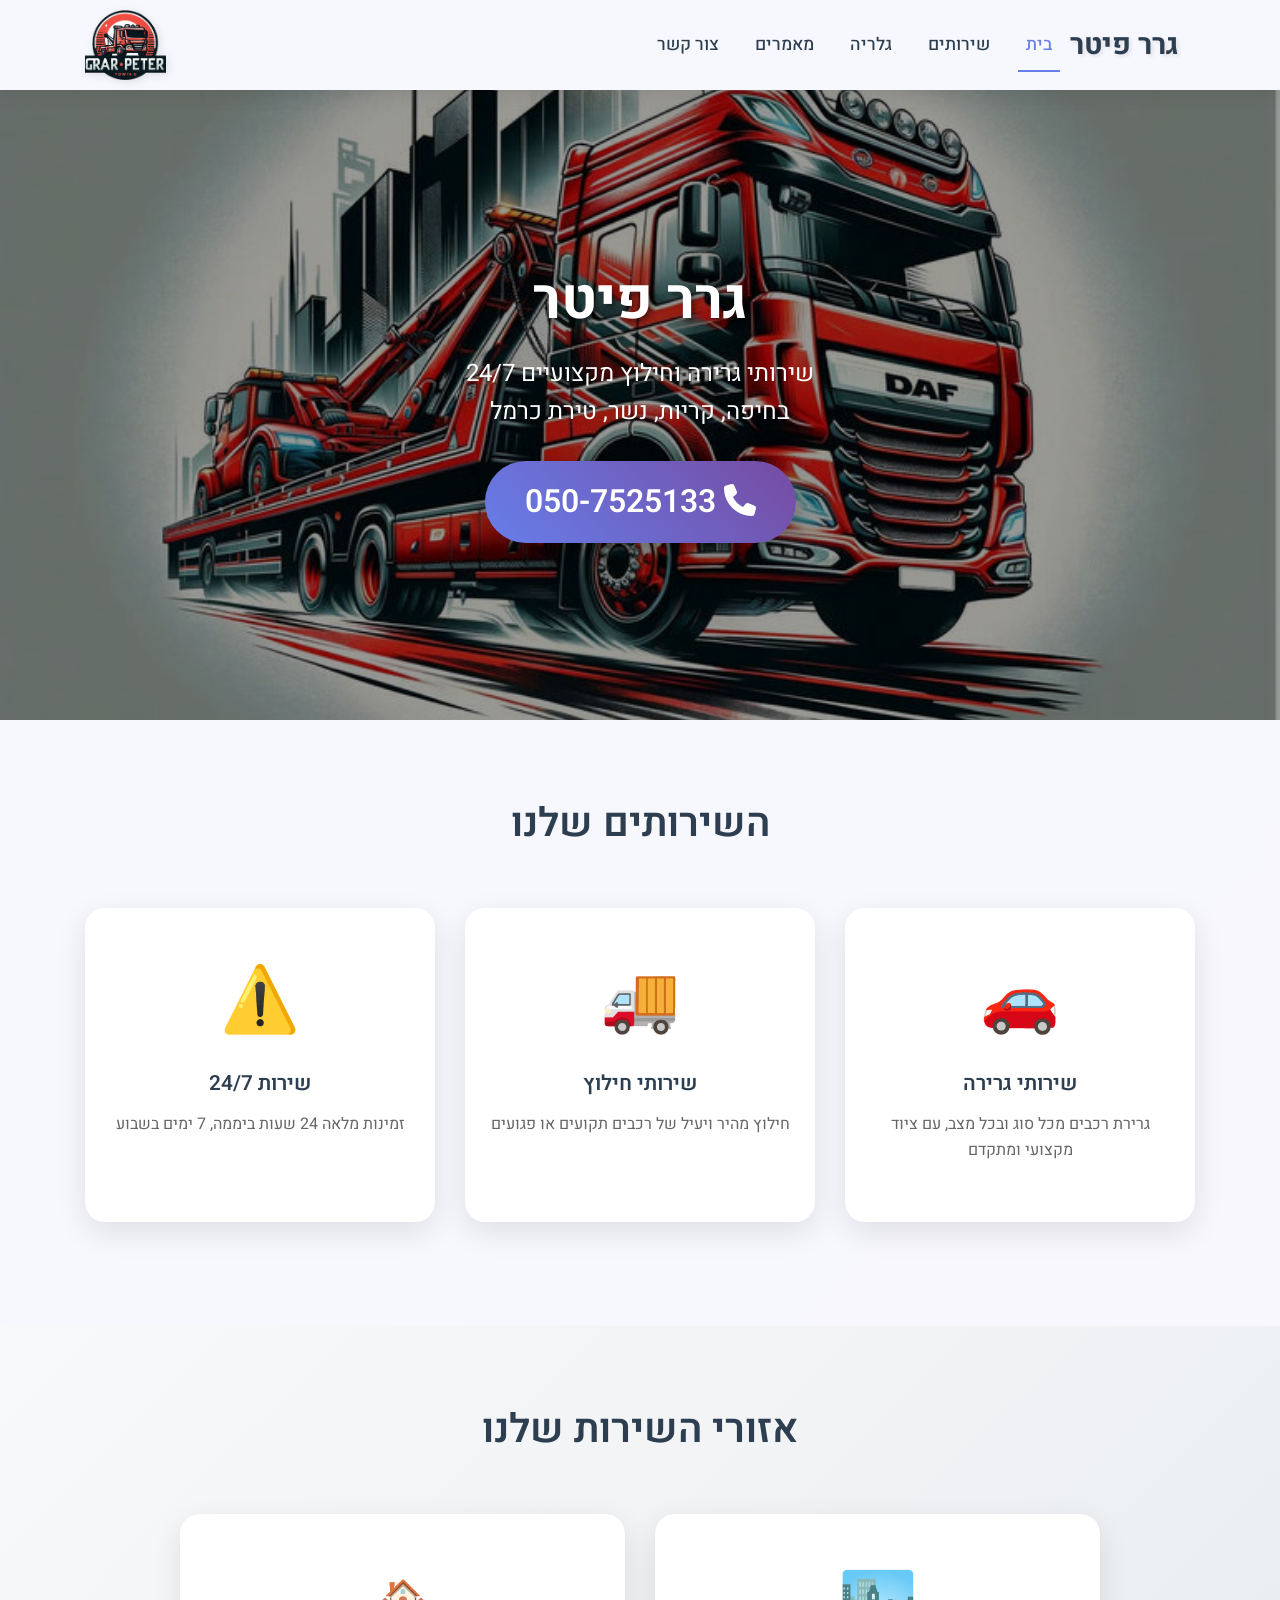
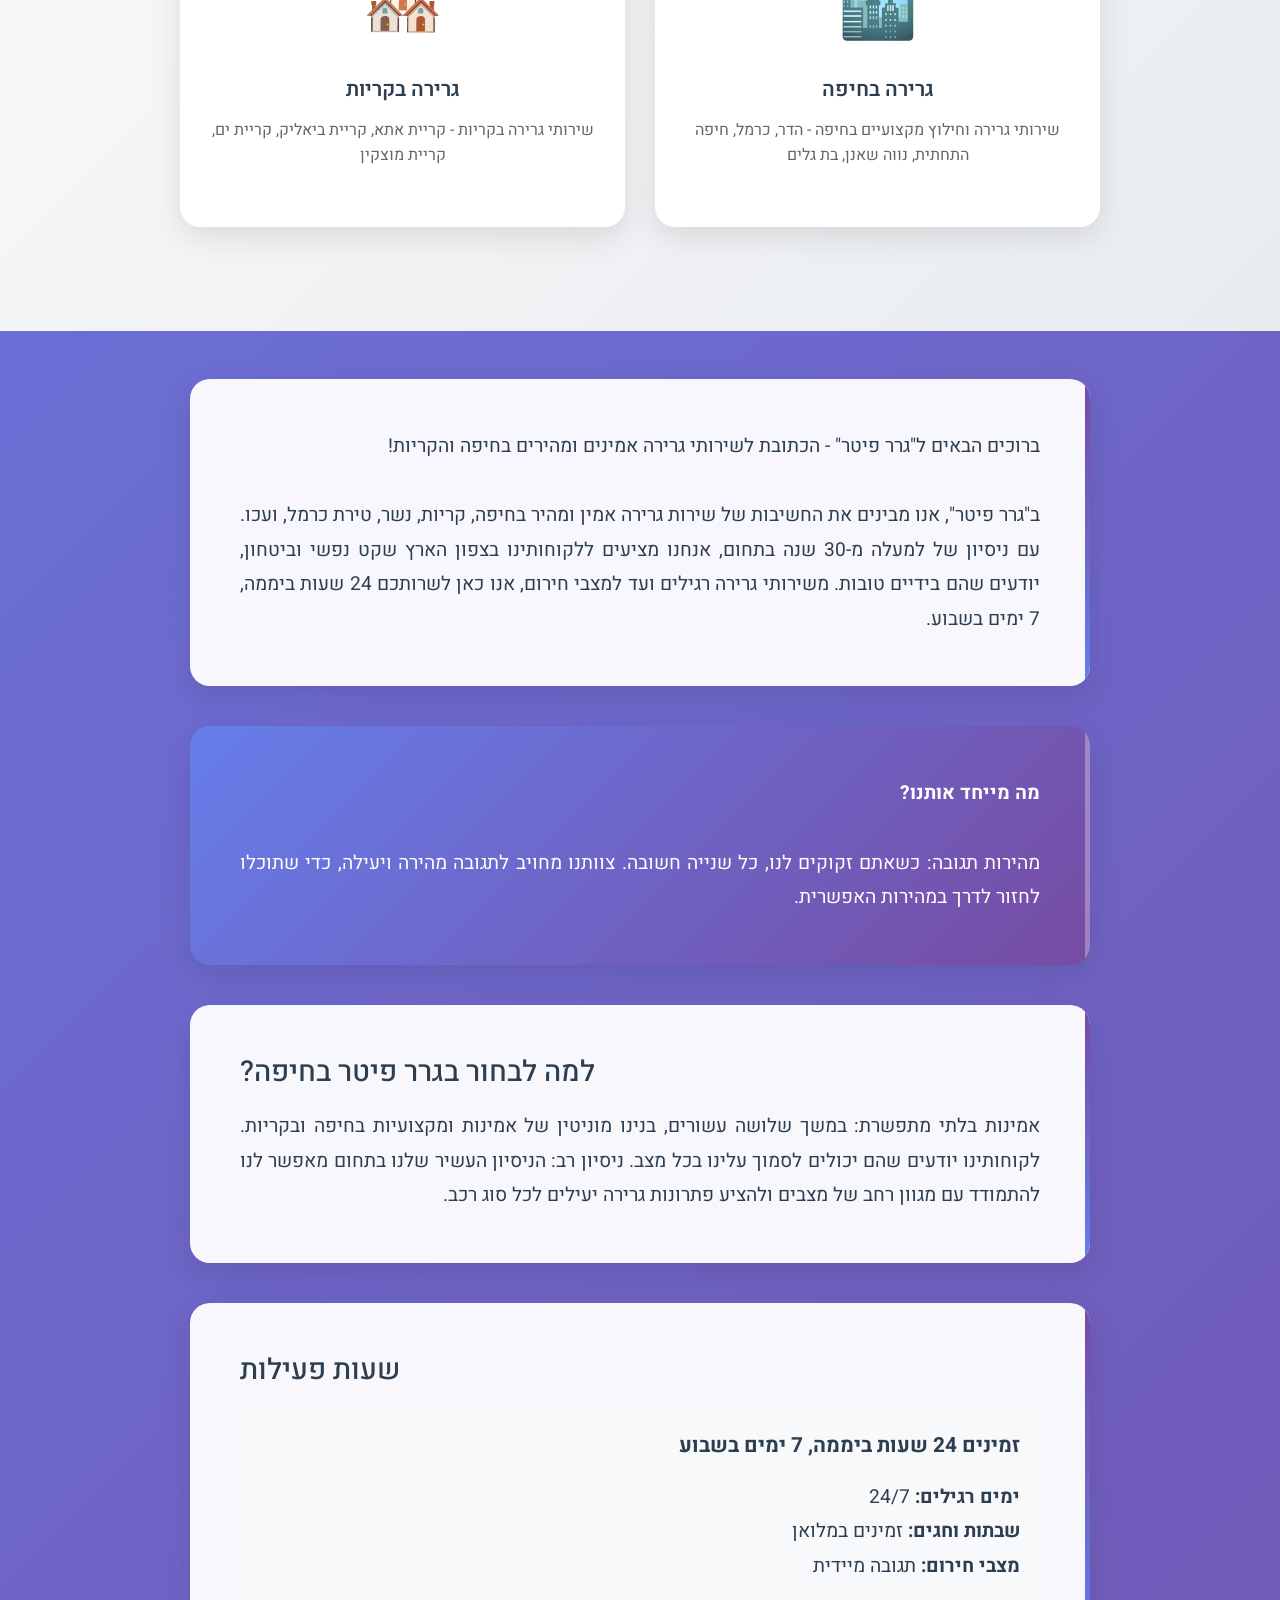
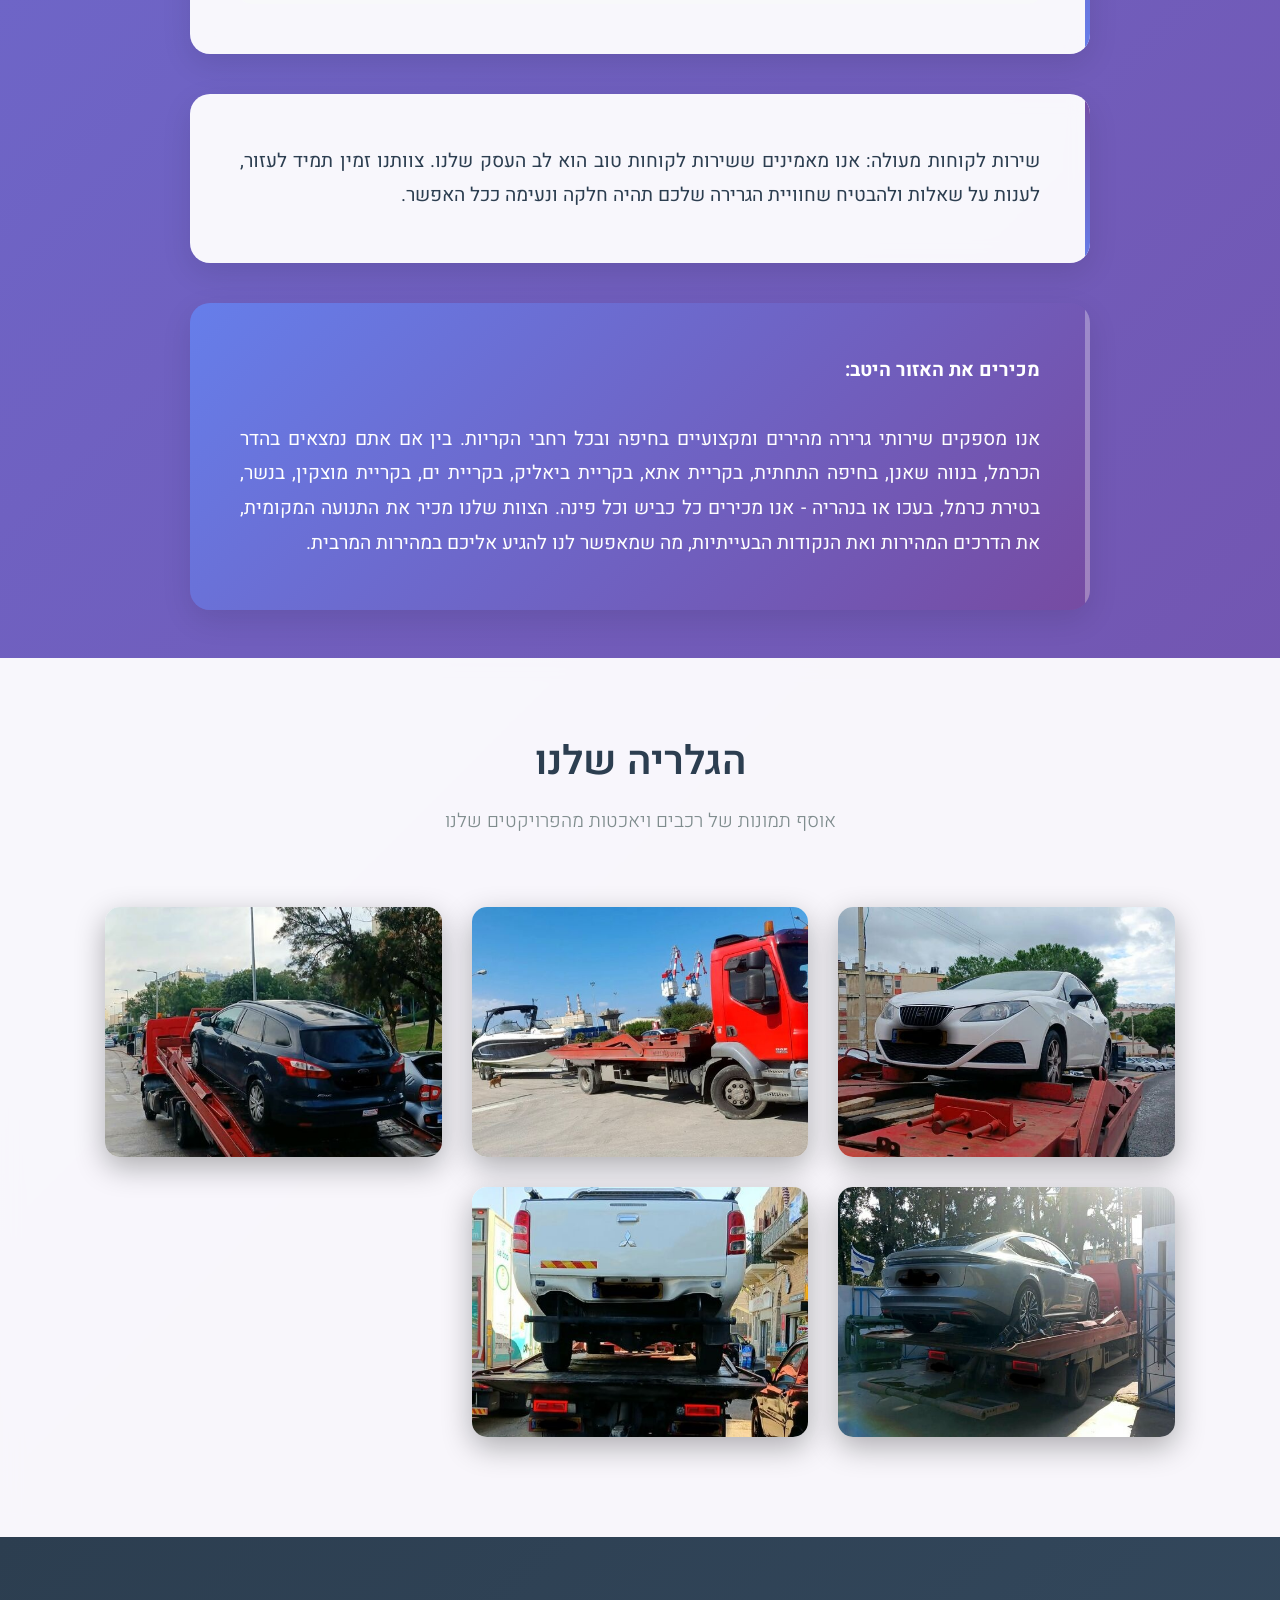
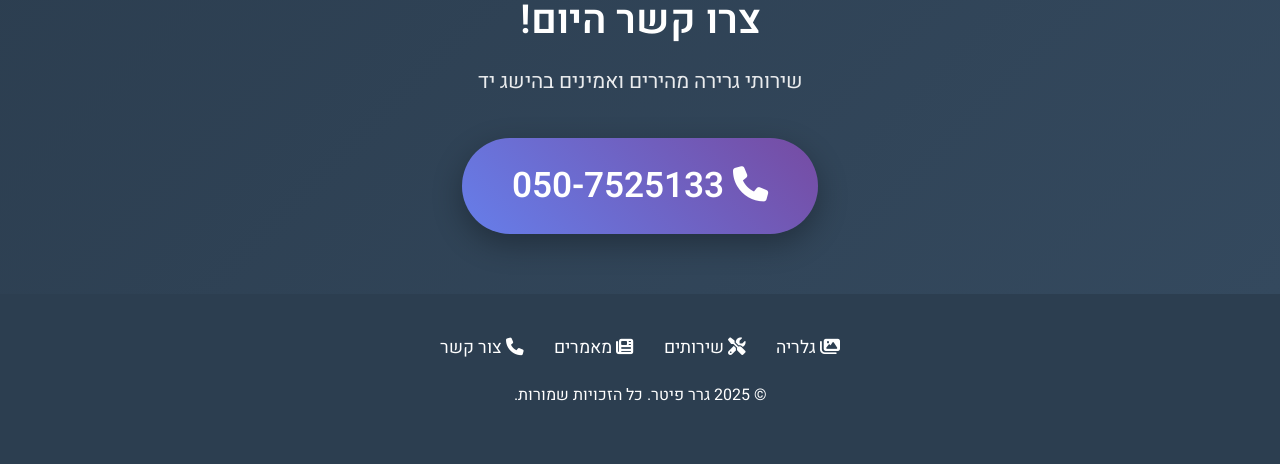
==== commit 32e84033: "update" ====
--- a/index.html
+++ b/index.html
@@ -49,8 +49,8 @@
     <link rel="preload" href="https://fonts.googleapis.com/css2?family=Heebo:wght@300;400;500;700&display=swap" as="style" onload="this.onload=null;this.rel='stylesheet'">
     <noscript><link rel="stylesheet" href="https://fonts.googleapis.com/css2?family=Heebo:wght@300;400;500;700&display=swap"></noscript>
     
-    <!-- Preload hero image -->
-    <link rel="preload" href="cover1.jpg" as="image">
+    <!-- Preload hero image with HIGH priority for LCP -->
+    <link rel="preload" href="cover1.jpg" as="image" fetchpriority="high">
     
     <!-- Preload logo -->
     <link rel="preload" href="logo_no_bg.png" as="image">
@@ -286,8 +286,6 @@
 
         /* Hero Section */
         .hero-section {
-            background: linear-gradient(rgba(0, 0, 0, 0.4), rgba(0, 0, 0, 0.4)), url('cover1.jpg') no-repeat center center;
-            background-size: cover;
             color: white;
             padding: 100px 0;
             text-align: center;
@@ -295,6 +293,19 @@
             display: flex;
             align-items: center;
             position: relative;
+            overflow: hidden;
+        }
+
+        /* LCP Image - Positioned as background with high priority */
+        .hero-background-image {
+            position: absolute;
+            top: 0;
+            left: 0;
+            width: 100%;
+            height: 100%;
+            object-fit: cover;
+            z-index: -1;
+            filter: brightness(0.6); /* Darkens image like the gradient did */
         }
 
         .hero-content {
@@ -783,6 +794,13 @@
 
     <!-- Hero Section -->
     <section class="hero-section" id="home">
+        <!-- LCP Image: High priority, not lazy-loaded, discoverable -->
+        <img src="cover1.jpg" 
+             alt="גרר פיטר - שירותי גרירה וחילוץ בחיפה והקריות" 
+             class="hero-background-image"
+             fetchpriority="high"
+             width="1920"
+             height="1080">
         <div class="container">
             <div class="hero-content">
                 <h1 class="hero-title">גרר פיטר</h1>
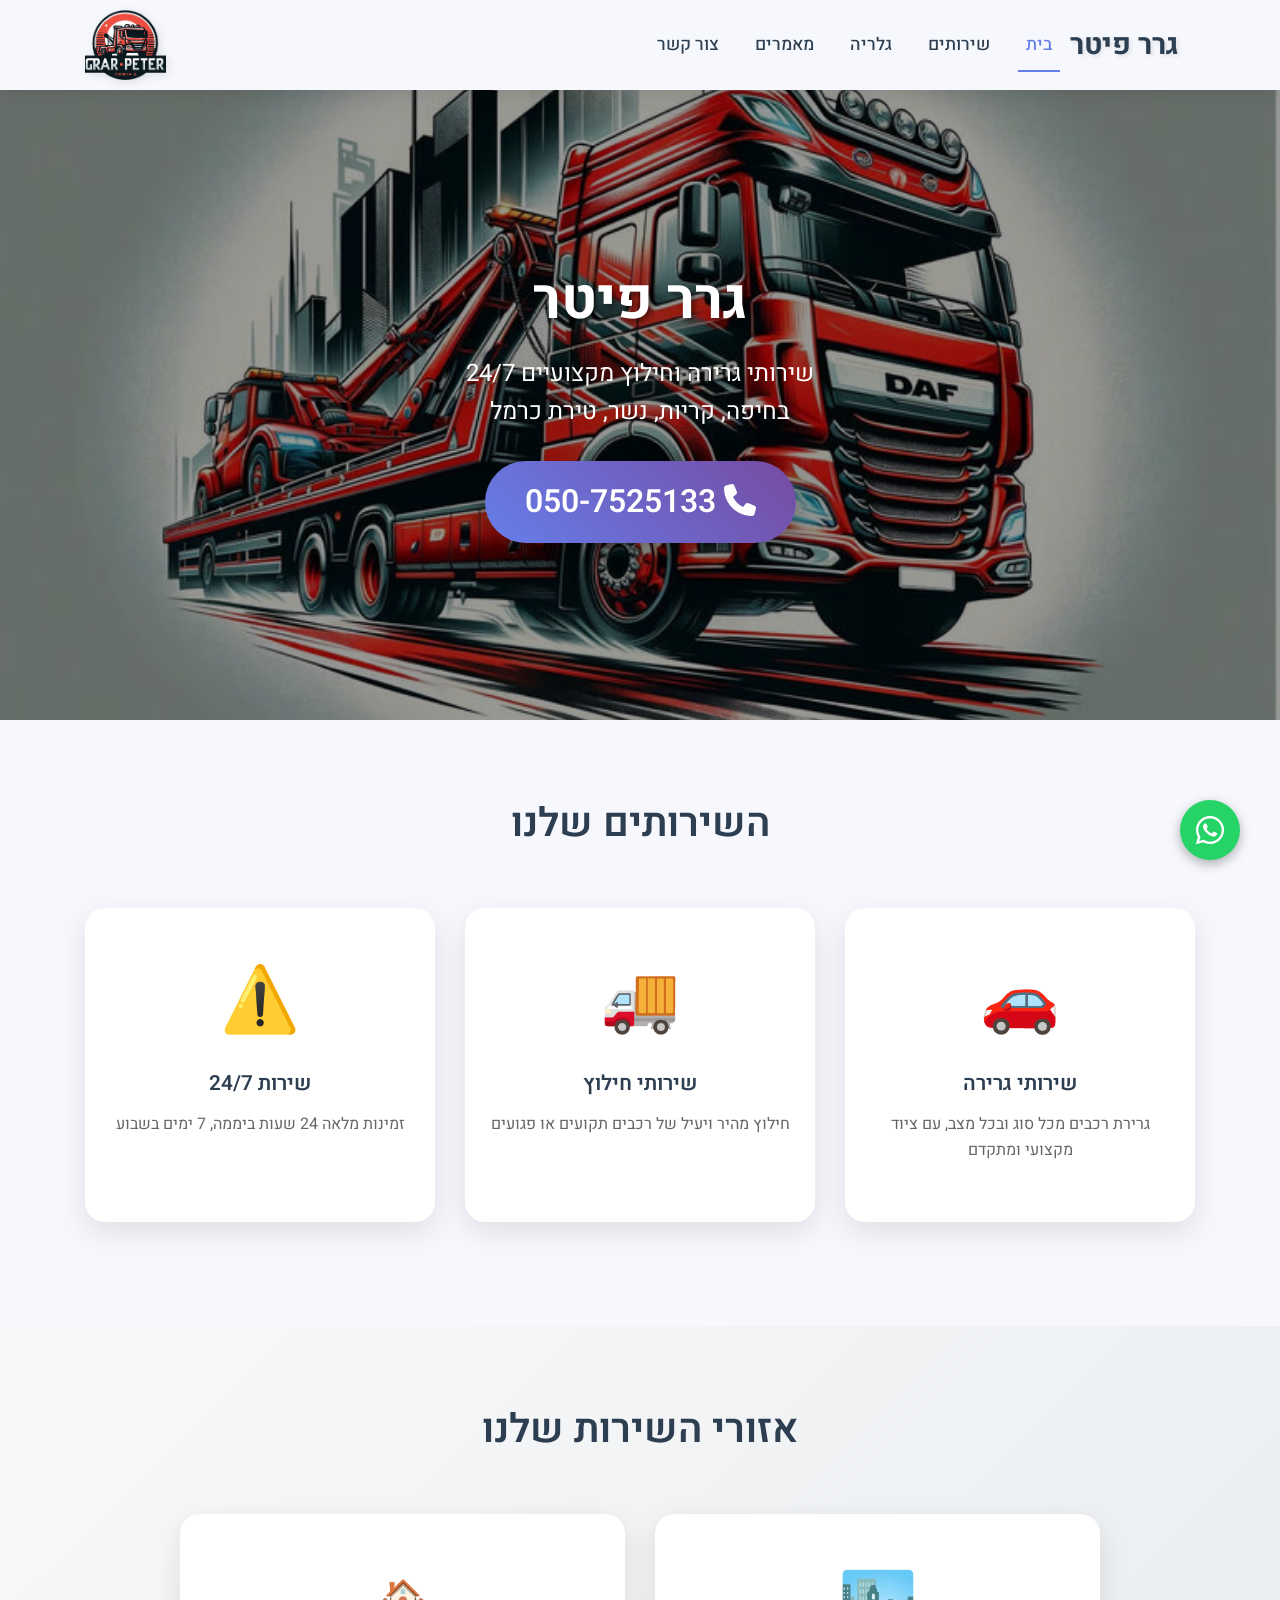
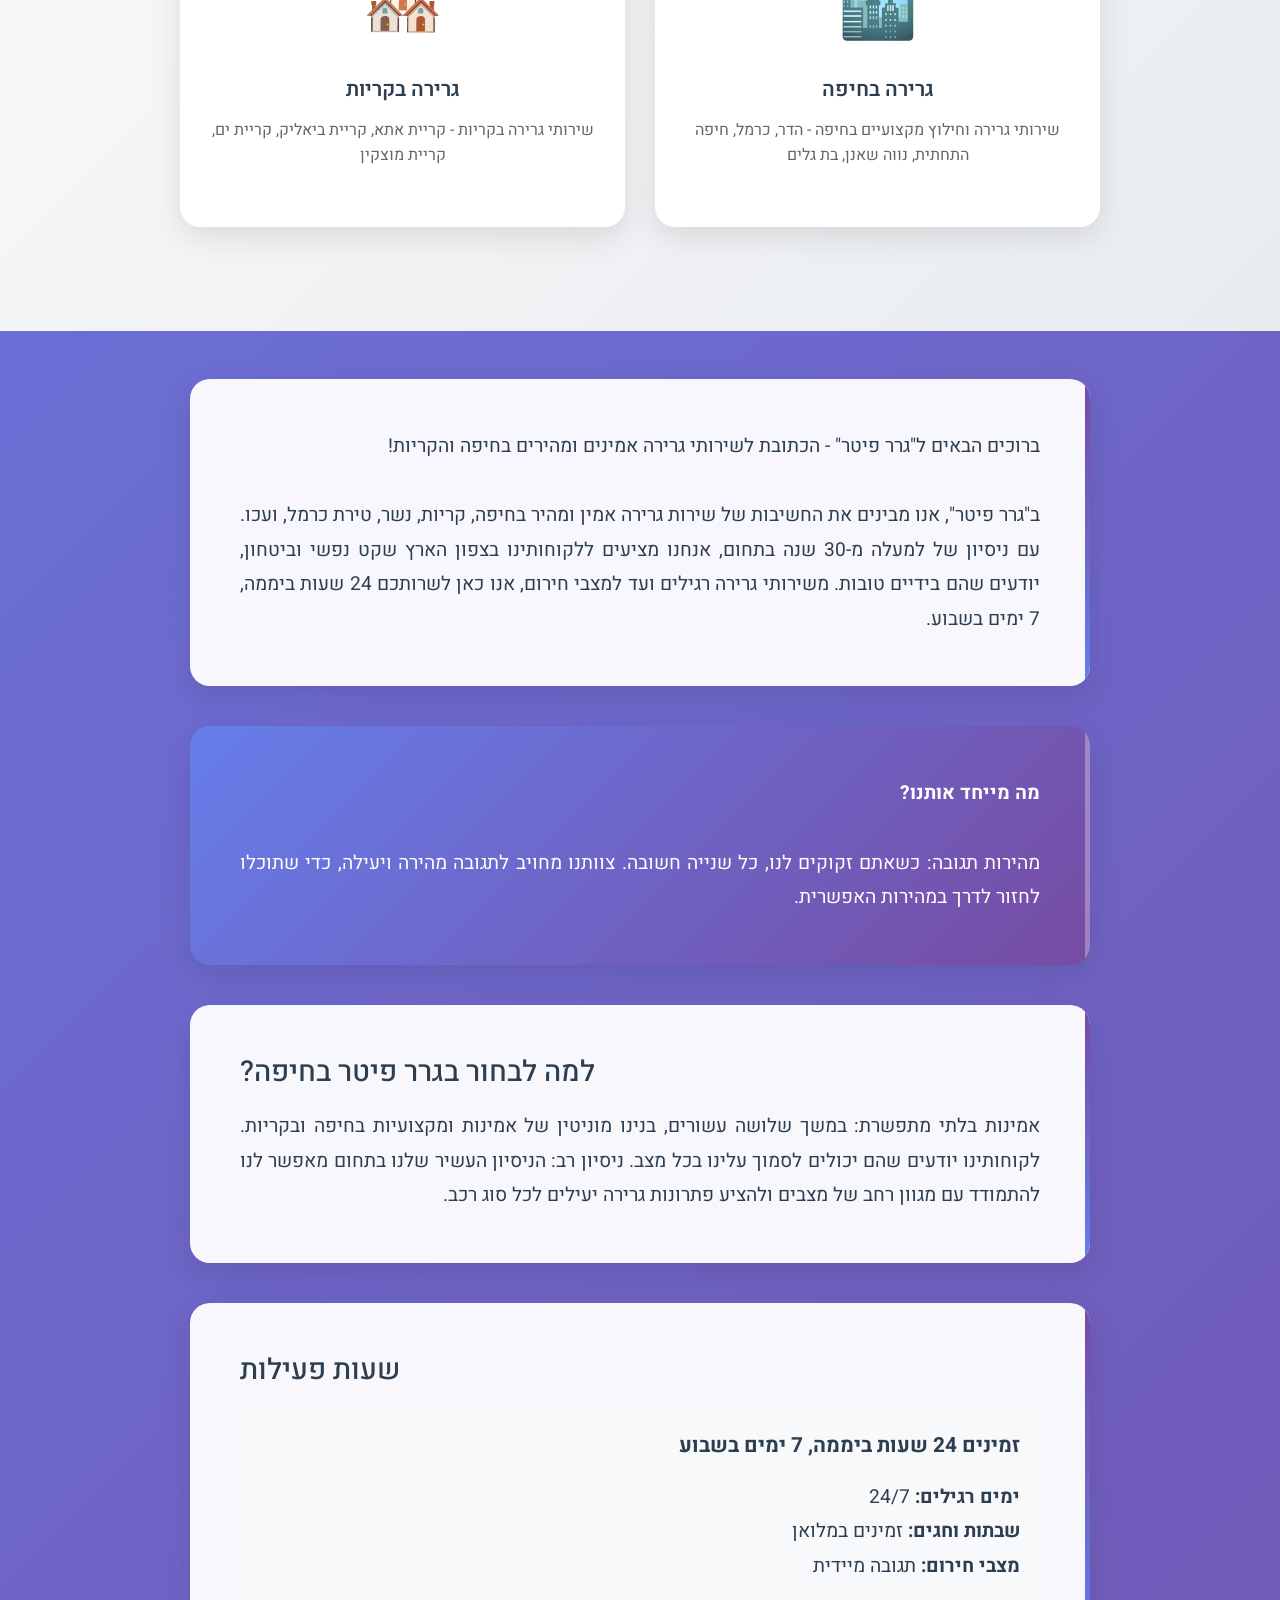
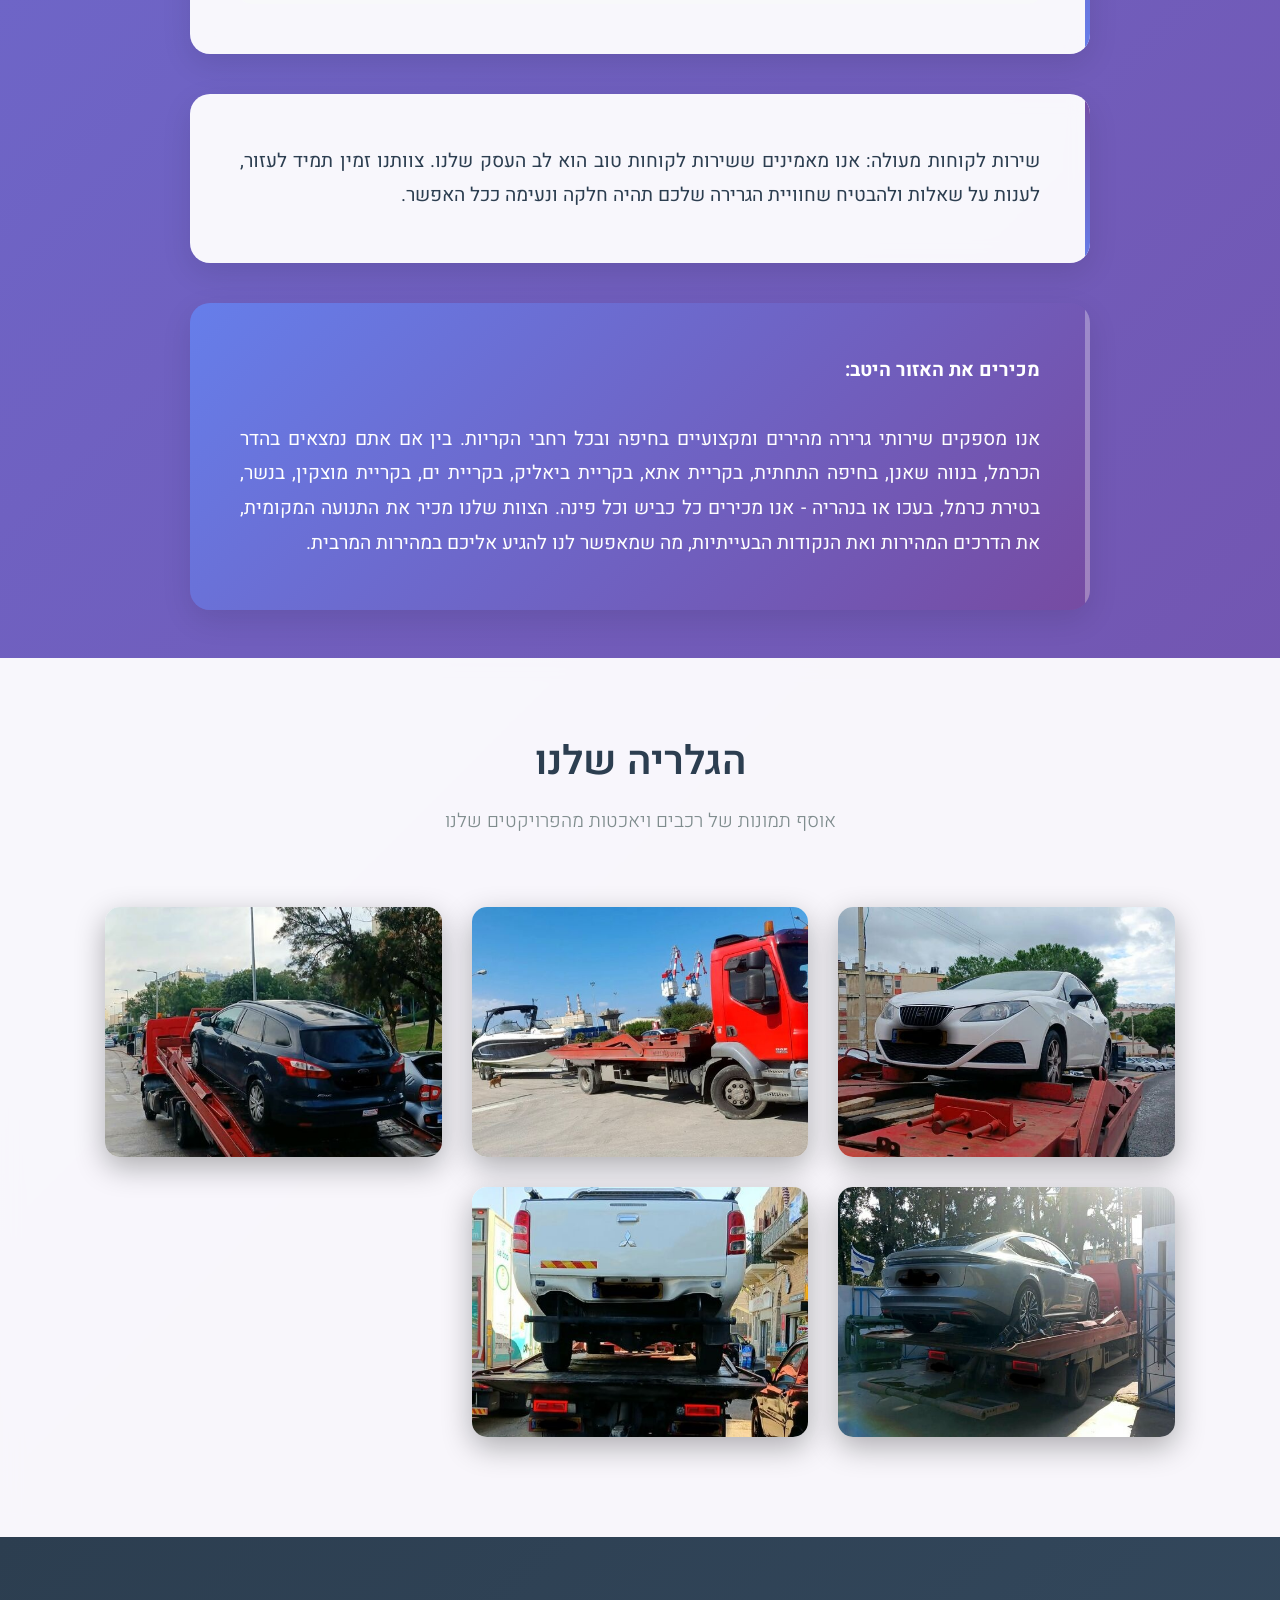
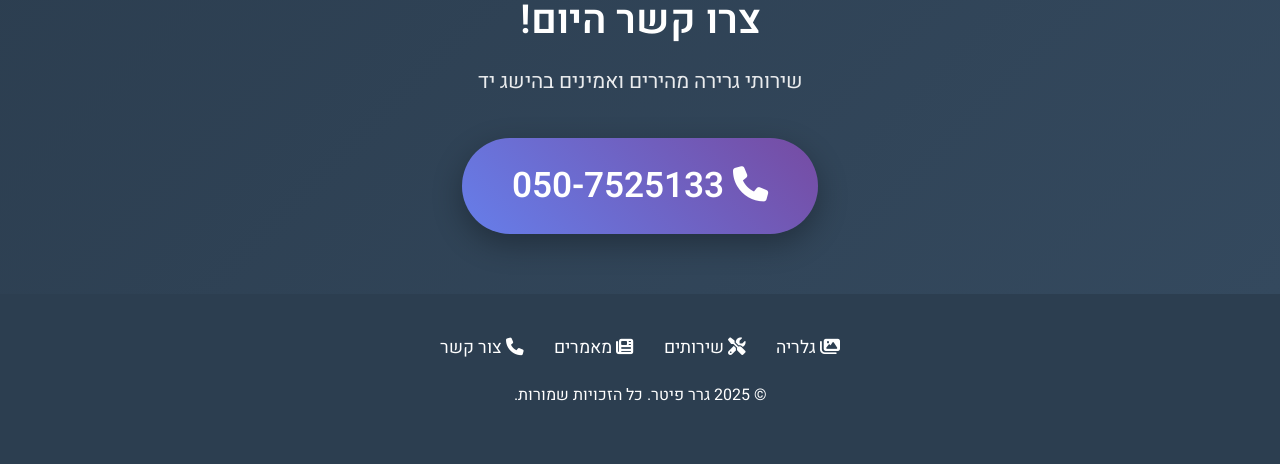
==== commit 5366d9b6: "update whatsapp" ====
--- a/index.html
+++ b/index.html
@@ -1,6 +1,8 @@
 <!DOCTYPE html>
 <html lang="he" dir="rtl">
 <head>
+	<script async src="https://pagead2.googlesyndication.com/pagead/js/adsbygoogle.js?client=ca-pub-9745001764233813"
+		crossorigin="anonymous"></script>
     <meta charset="UTF-8">
     <meta name="viewport" content="width=device-width, initial-scale=1.0">
     <meta name="google-site-verification" content="2VWf2H4eE2wIq6AK-6FFmOwPiqMEhGMvdeBjE1h_okM" />
@@ -51,7 +53,7 @@
     
     <!-- Preload hero image with HIGH priority for LCP -->
     <link rel="preload" href="cover1.jpg" as="image" fetchpriority="high">
-    
+    <link rel="stylesheet" href="whatsapp-widget.css">
     <!-- Preload logo -->
     <link rel="preload" href="logo_no_bg.png" as="image">
     
@@ -68,7 +70,7 @@
     <link rel="dns-prefetch" href="//stackpath.bootstrapcdn.com">
     <link rel="dns-prefetch" href="//code.jquery.com">
     <link rel="dns-prefetch" href="//www.googletagmanager.com">
-    
+	
     <!-- Structured Data -->
     <script type="application/ld+json">
     {
@@ -723,7 +725,7 @@
             border-top: 4px solid white;
             animation: spin 1s linear infinite;
         }
-
+		
         @keyframes spin {
             0% { transform: rotate(0deg); }
             100% { transform: rotate(360deg); }
@@ -731,34 +733,40 @@
     </style>
 
     <!-- Google Analytics with Phone Call Tracking -->
-    <script async src="https://www.googletagmanager.com/gtag/js?id=G-PBP3G0KNMS"></script>
-    <script>
-        window.dataLayer = window.dataLayer || [];
-        function gtag(){dataLayer.push(arguments);}
-        gtag('js', new Date());
-        gtag('config', 'G-PBP3G0KNMS');
-
-        // Simple phone call tracking - just send to Google
-        function trackPhoneClick(source) {
-            // Google Analytics event tracking
-            gtag('event', 'phone_call', {
-                'event_category': 'contact',
-                'event_label': source
-            });
-            
-            // Google Ads conversion tracking
-            gtag('event', 'conversion', {
-                'send_to': 'G-PBP3G0KNMS/phone_conversion'
-            });
-        }
-    </script>
+<!-- Google tag (gtag.js) -->
+	<script async src="https://www.googletagmanager.com/gtag/js?id=G-PBP3G0KNMS"></script>
+	<script>
+	  window.dataLayer = window.dataLayer || [];
+	  function gtag(){dataLayer.push(arguments);}
+	  gtag('js', new Date());
+
+	  gtag('config', 'G-PBP3G0KNMS');
+	</script>
+
+<!-- Event snippet for Click to call (4) conversion page
+In your html page, add the snippet and call gtag_report_conversion when someone clicks on the chosen link or button. -->
+<script>
+function gtag_report_conversion(url) {
+  var callback = function () {
+    if (typeof(url) != 'undefined') {
+      window.location = url;
+    }
+  };
+  gtag('event', 'conversion', {
+      'send_to': 'AW-655837764/S3LOCJe-odEbEMSU3bgC',
+      'value': 1.0,
+      'currency': 'ILS',
+      'event_callback': callback
+  });
+  return false;
+}
+</script>
 </head>
-<body>
+<body data-whatsapp="972507525133">
     <!-- Loading Screen -->
     <div class="loading-overlay" id="loadingScreen">
         <div class="loading-spinner"></div>
     </div>
-
     <!-- Navigation -->
     <nav class="navbar navbar-expand-lg navbar-light modern-navbar">
         <div class="container">
@@ -767,7 +775,7 @@
             <button class="navbar-toggler" type="button" data-toggle="collapse" data-target="#navbarNav" aria-controls="navbarNav" aria-expanded="false" aria-label="Toggle navigation">
                 <span class="navbar-toggler-icon"></span>
             </button>
-            
+		
             <div class="collapse navbar-collapse" id="navbarNav">
                 <ul class="navbar-nav ml-auto">
                     <li class="nav-item">
@@ -977,7 +985,7 @@
     <script src="https://cdnjs.cloudflare.com/ajax/libs/popper.js/1.14.7/umd/popper.min.js"></script>
     <script src="https://stackpath.bootstrapcdn.com/bootstrap/4.3.1/js/bootstrap.min.js"></script>
     <script src="https://cdn.jsdelivr.net/npm/sienna-accessibility@latest/dist/sienna-accessibility.umd.js"></script>
-
+	<script src="whatsapp-widget.js"></script>
     <!-- Gallery JavaScript -->
     <script>
         // Array to hold the image data with enhanced information for SEO
@@ -1225,5 +1233,6 @@
             });
         });
     </script>
+	
 </body>
 </html>
--- a/whatsapp-widget.css
+++ b/whatsapp-widget.css
@@ -0,0 +1,107 @@
+/* ============================================
+   WHATSAPP FLOATING BUTTON WIDGET
+   ============================================ */
+
+.whatsapp-float {
+    position: fixed;
+    width: 60px;
+    height: 60px;
+    bottom: 40px;
+    left: 40px;
+    background-color: #25d366;
+    color: #ffffff;
+    border-radius: 50px;
+    text-align: center;
+    font-size: 30px;
+    box-shadow: 0 4px 12px rgba(0, 0, 0, 0.3);
+    z-index: 1000;
+    display: flex;
+    align-items: center;
+    justify-content: center;
+    text-decoration: none;
+    transition: all 0.3s ease;
+    animation: whatsapp-pulse 2s infinite;
+}
+
+.whatsapp-float:hover {
+    background-color: #128c7e;
+    transform: scale(1.1);
+    box-shadow: 0 6px 16px rgba(0, 0, 0, 0.4);
+}
+
+.whatsapp-float:focus {
+    outline: 3px solid #128c7e;
+    outline-offset: 3px;
+}
+
+.whatsapp-float:active,
+.whatsapp-float:visited {
+    color: #ffffff;
+    background-color: #25d366;
+}
+
+.whatsapp-float:active {
+    transform: scale(0.95);
+}
+
+.whatsapp-float i {
+    font-size: 32px;
+    display: inline-block;
+    font-style: normal;
+    font-variant: normal;
+    text-rendering: auto;
+    -webkit-font-smoothing: antialiased;
+    -moz-osx-font-smoothing: grayscale;
+    font-family: "Font Awesome 6 Brands" !important;
+    font-weight: 400 !important;
+    color: inherit !important;
+}
+
+/* Ensure Font Awesome icon doesn't break on visited/active states */
+.whatsapp-float:visited i,
+.whatsapp-float:active i,
+.whatsapp-float:hover i,
+.whatsapp-float:focus i {
+    font-family: "Font Awesome 6 Brands" !important;
+    font-weight: 400 !important;
+    color: inherit !important;
+    display: inline-block !important;
+}
+
+@keyframes whatsapp-pulse {
+    0% {
+        box-shadow: 0 4px 12px rgba(37, 211, 102, 0.4);
+    }
+    50% {
+        box-shadow: 0 4px 20px rgba(37, 211, 102, 0.6);
+    }
+    100% {
+        box-shadow: 0 4px 12px rgba(37, 211, 102, 0.4);
+    }
+}
+
+/* RTL support */
+[dir="rtl"] .whatsapp-float {
+    left: auto;
+    right: 40px;
+}
+
+/* Mobile responsive */
+@media (max-width: 768px) {
+    .whatsapp-float {
+        width: 56px;
+        height: 56px;
+        bottom: 20px;
+        left: 20px;
+        font-size: 28px;
+    }
+    
+    [dir="rtl"] .whatsapp-float {
+        left: auto;
+        right: 20px;
+    }
+    
+    .whatsapp-float i {
+        font-size: 28px;
+    }
+}
